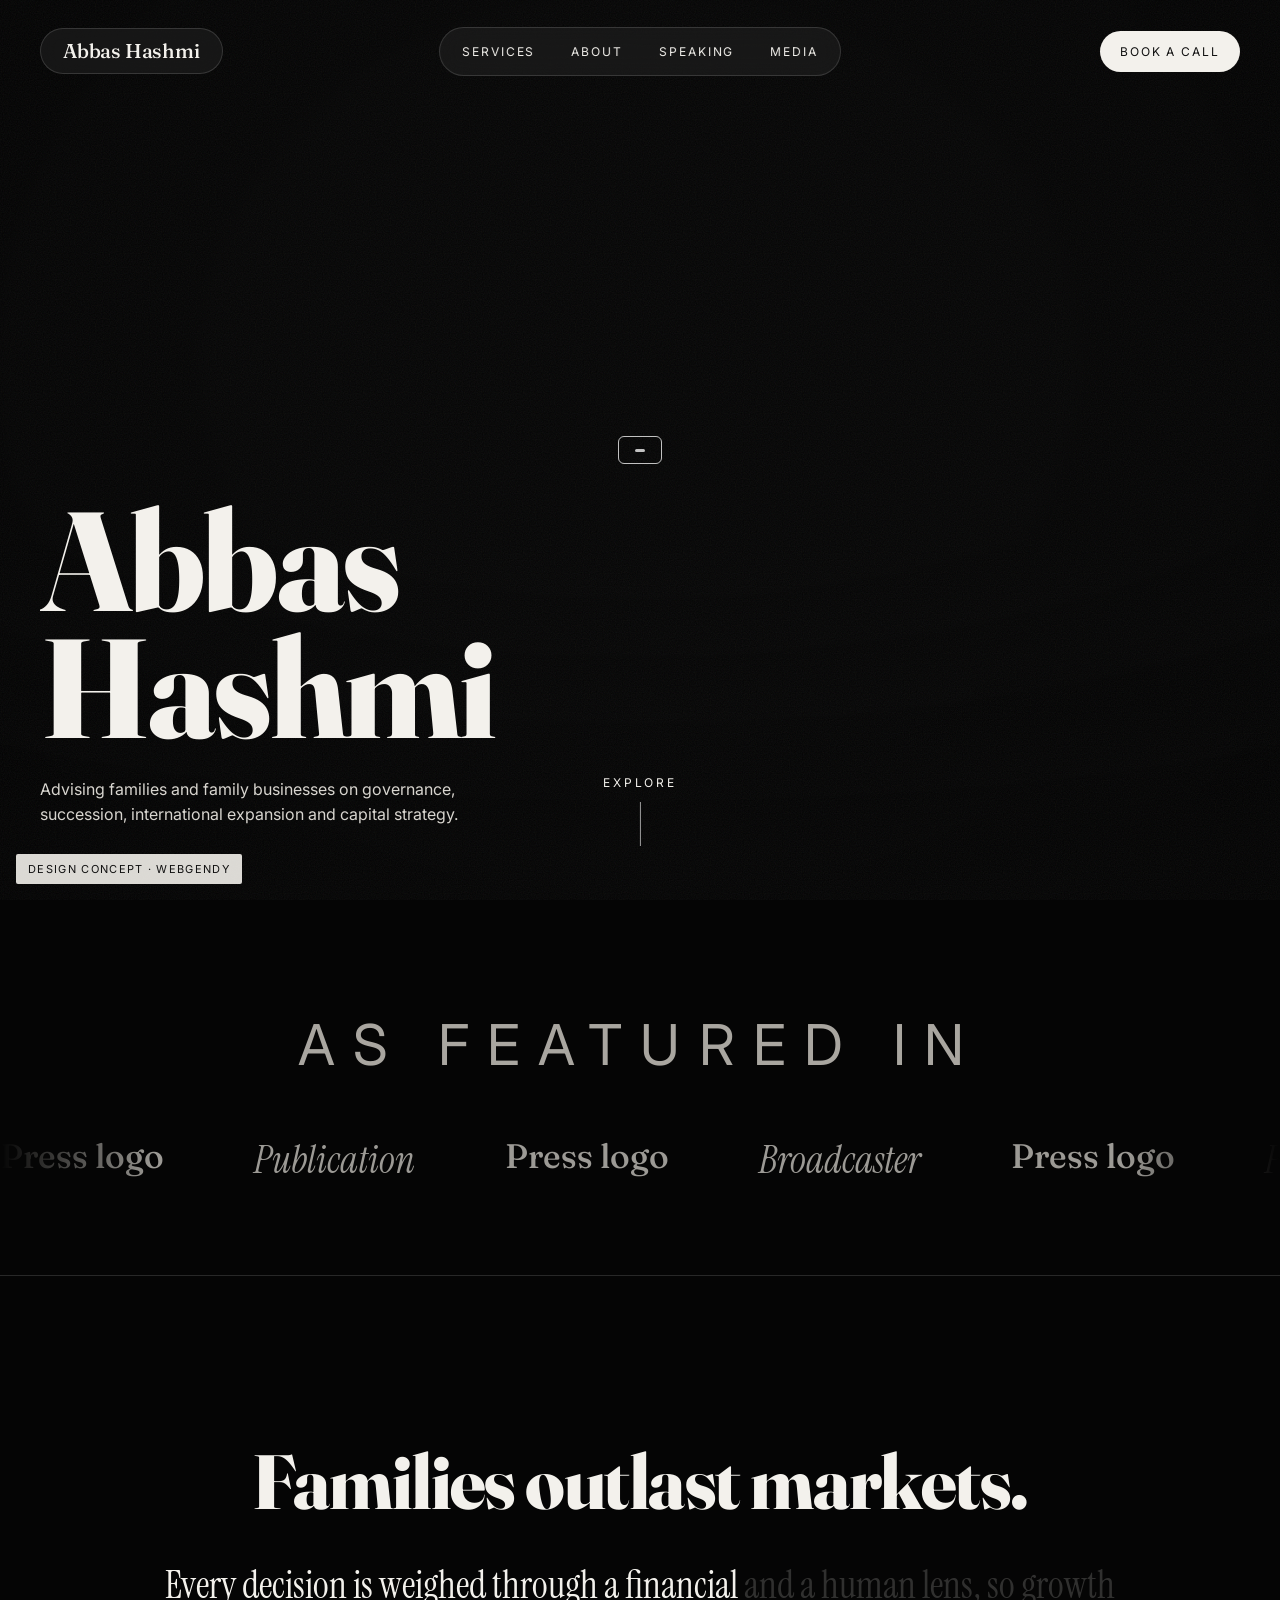
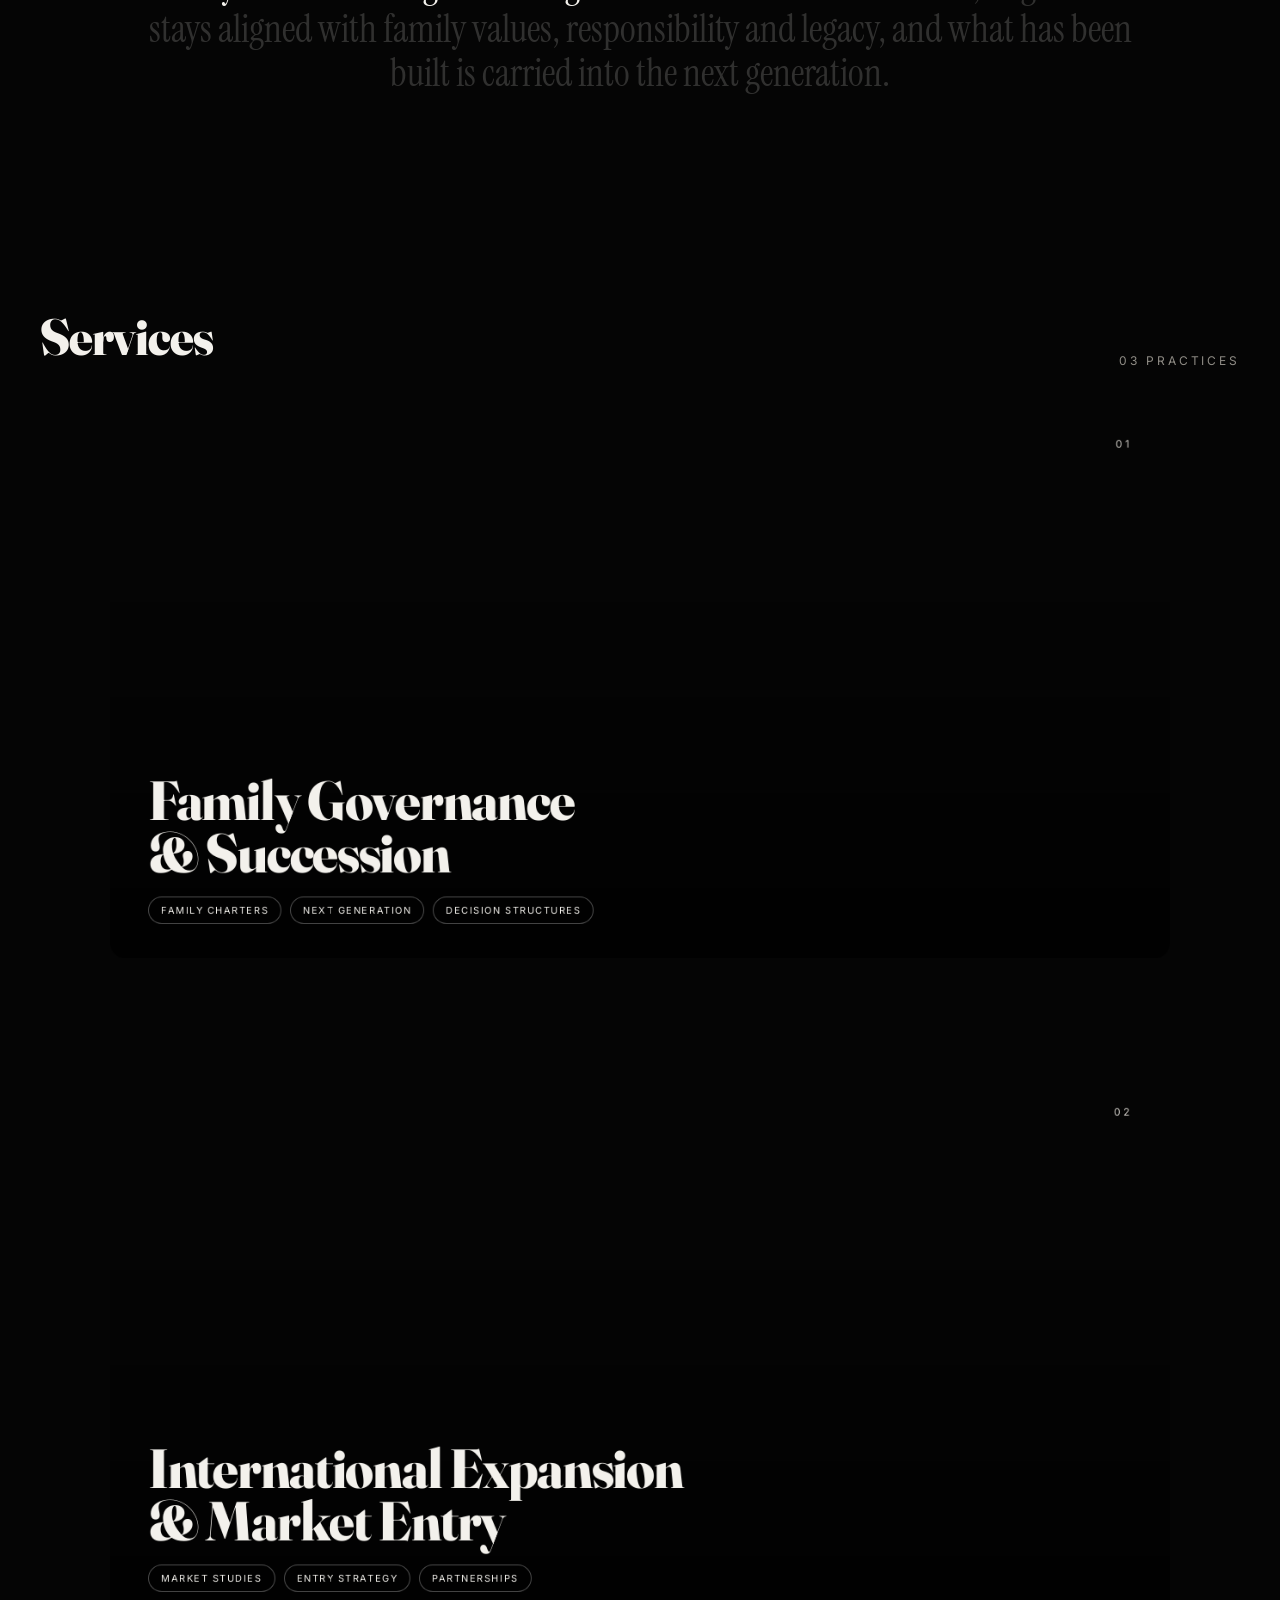
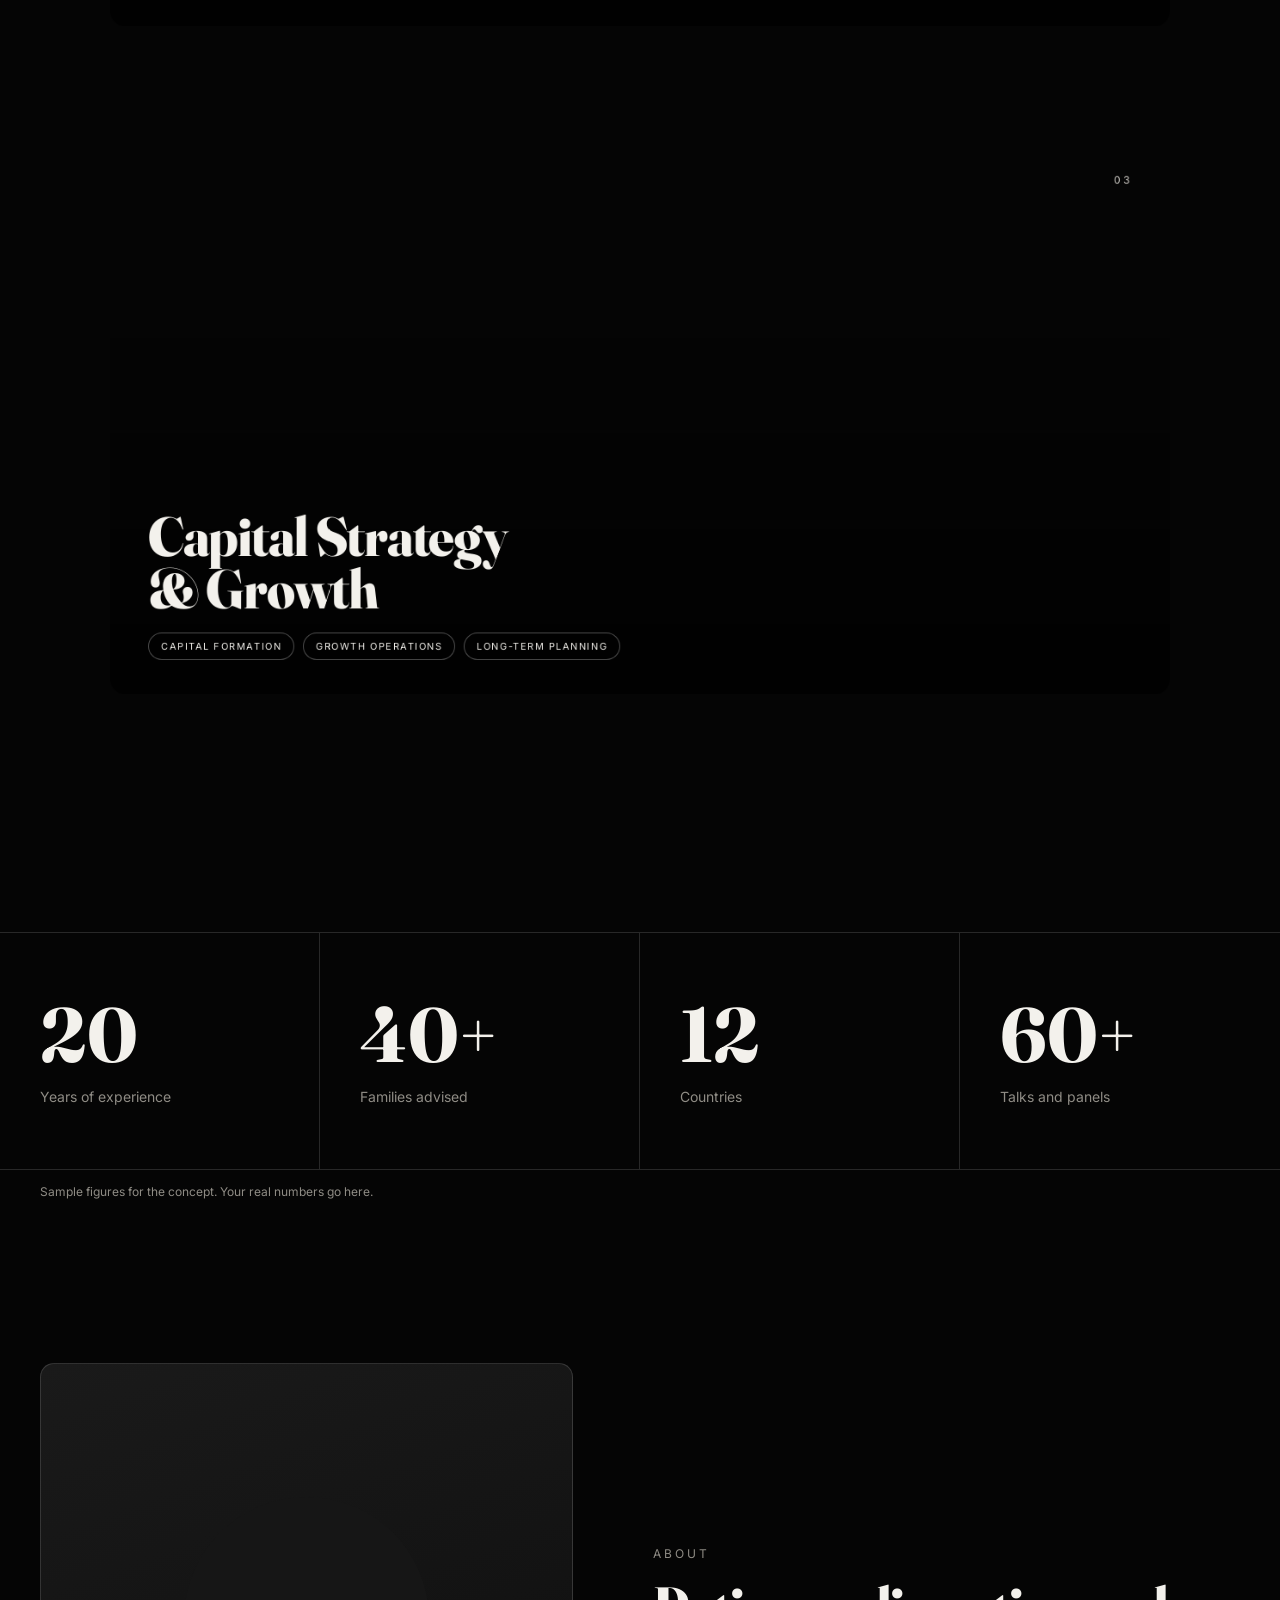
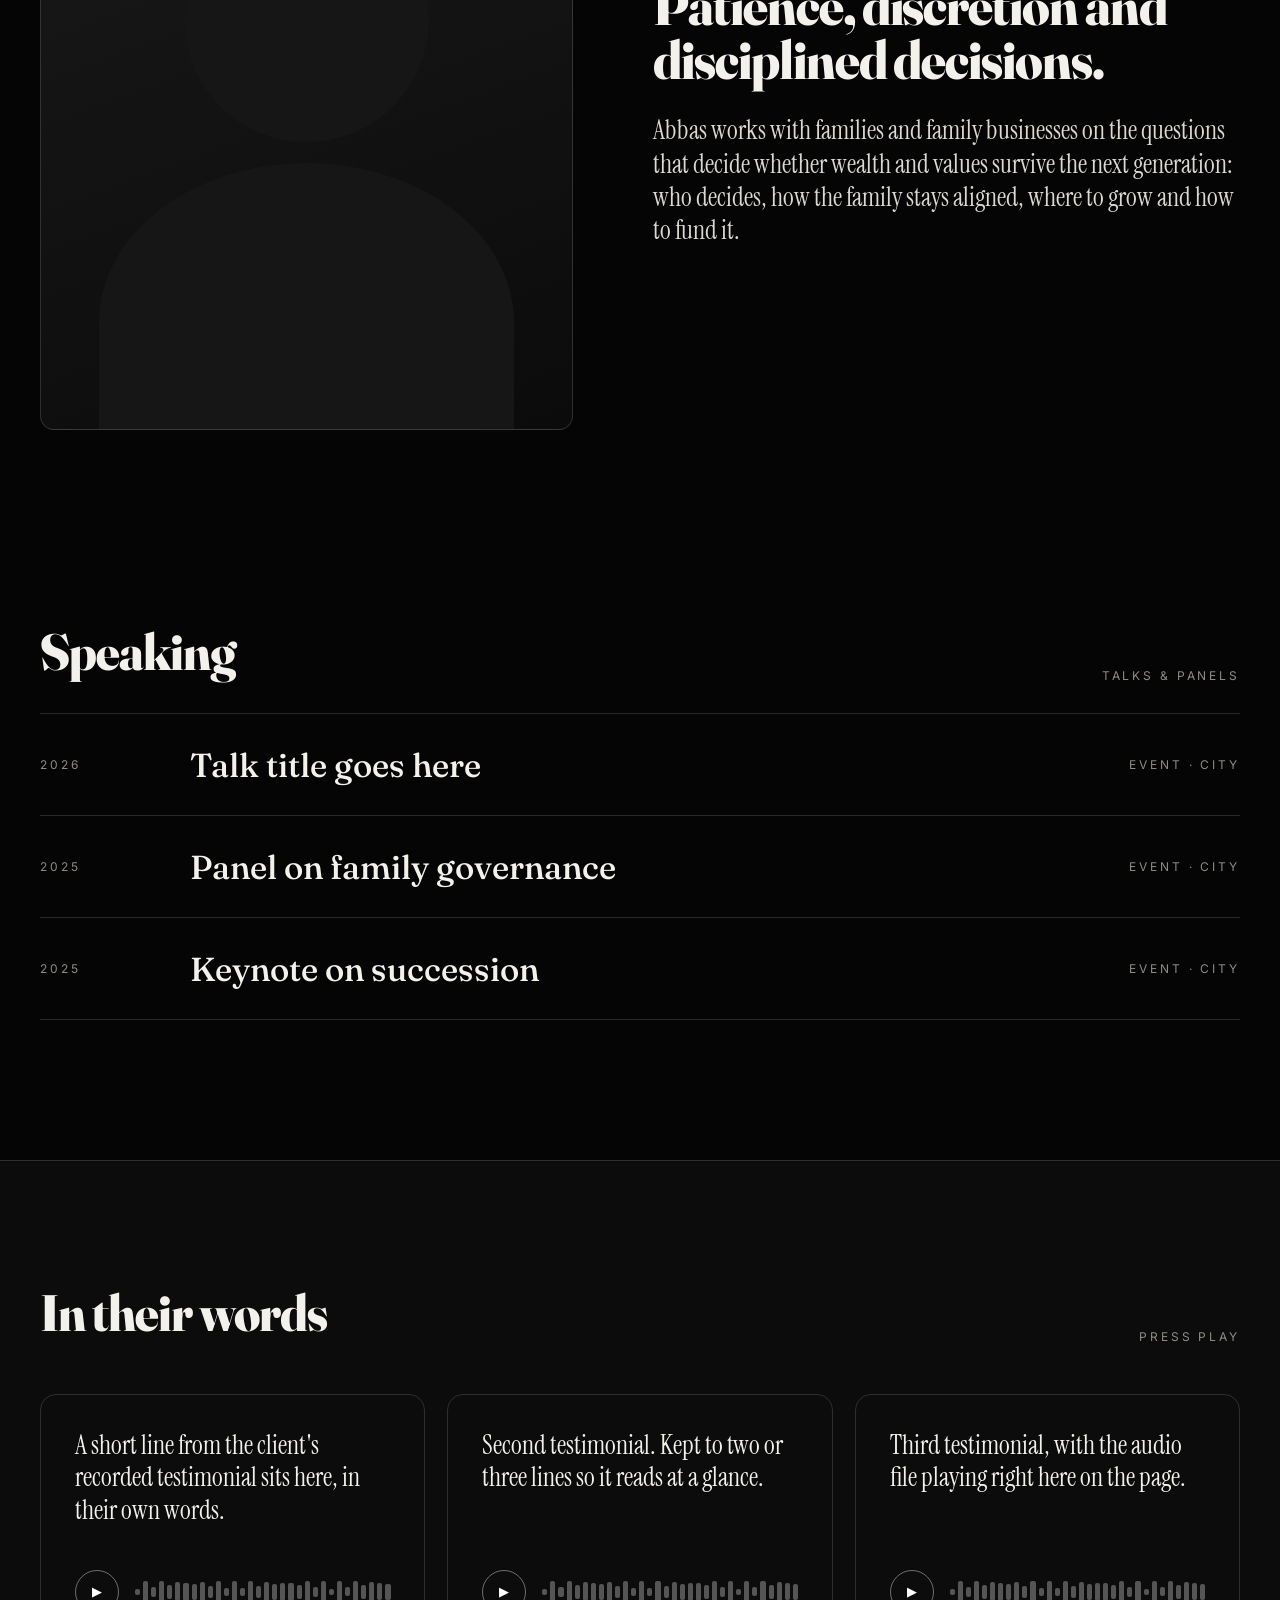
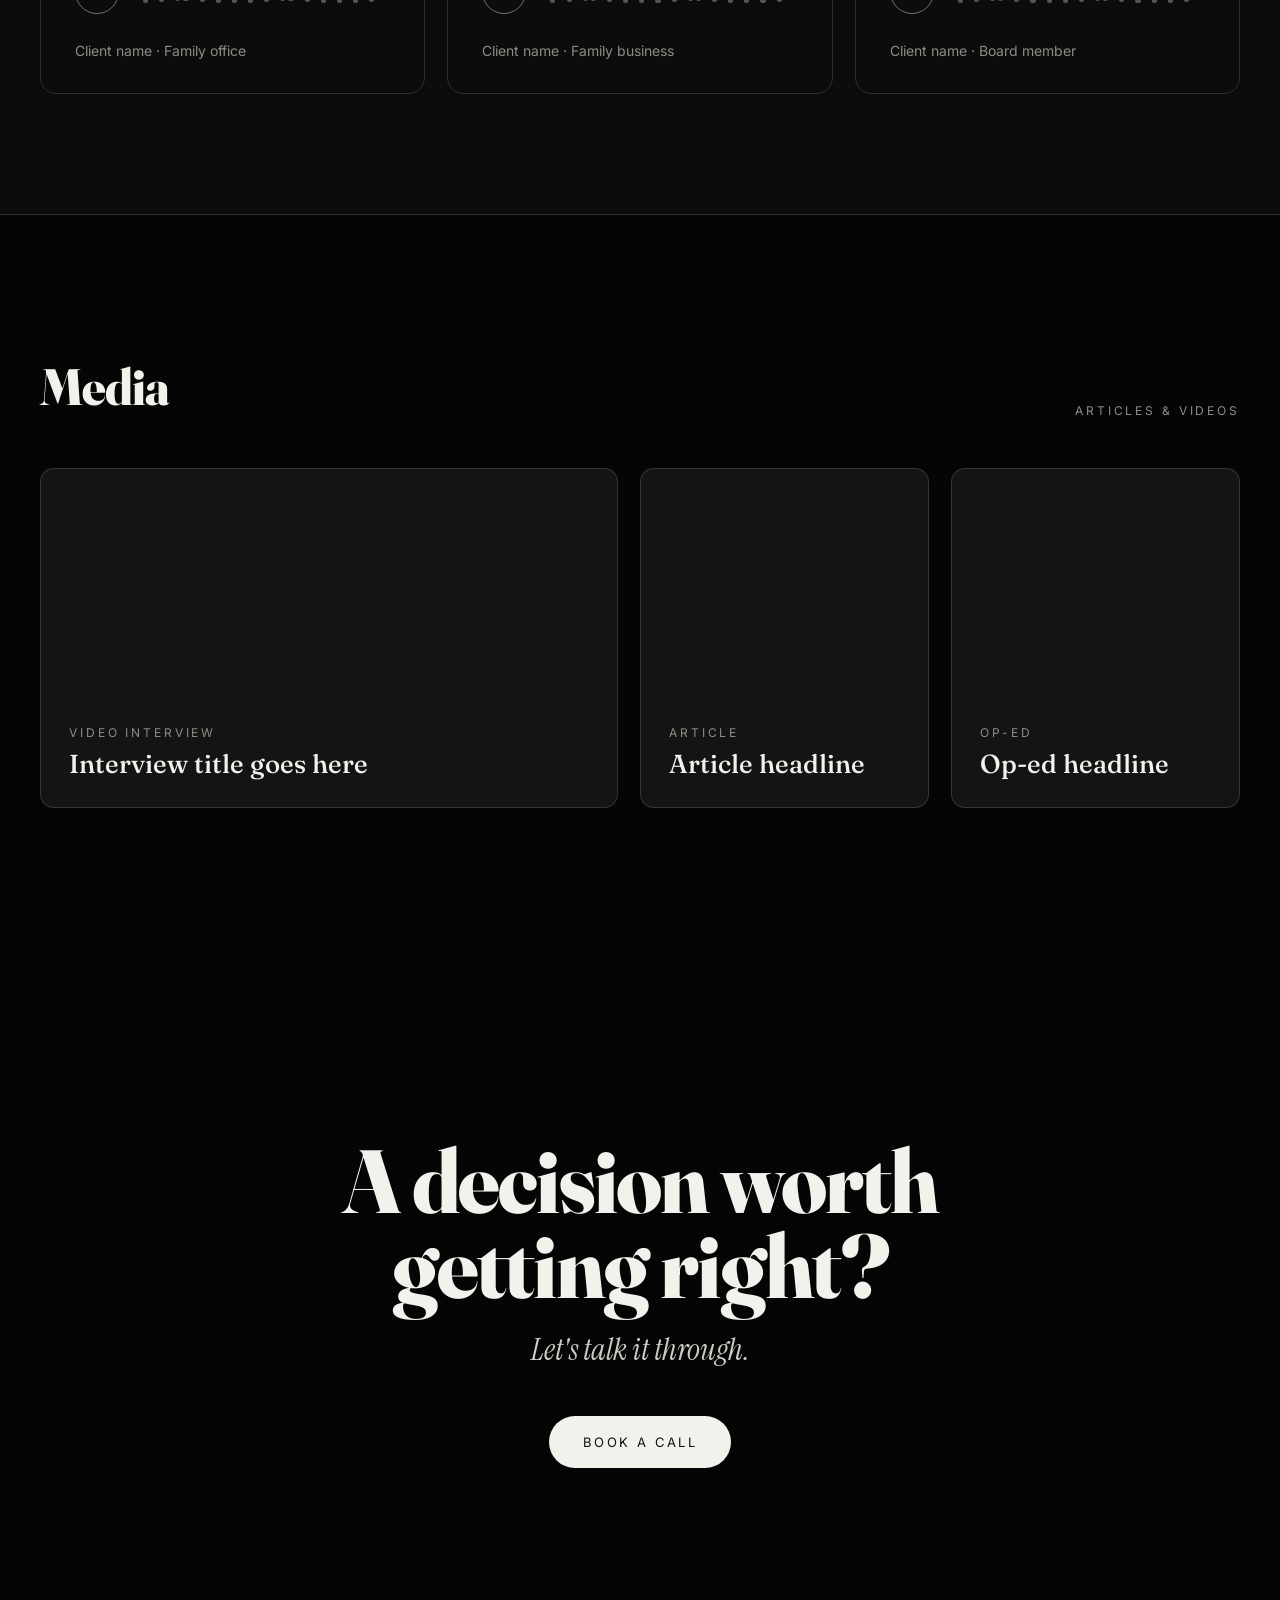
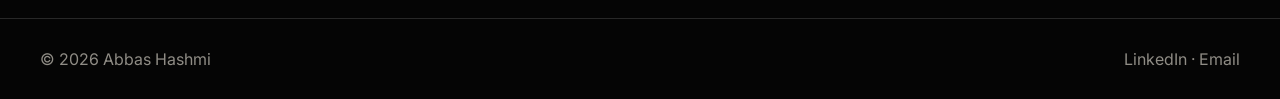
==== abbas/index.html @ a14c46d1 "Sample landing pages" ====
<!doctype html>
<html lang="en">
<head>
<meta charset="utf-8">
<meta name="viewport" content="width=device-width, initial-scale=1">
<title>Abbas Hashmi · Concept</title>
<meta name="description" content="Design concept for Abbas Hashmi: advising families and family businesses on governance, capital and growth.">
<link rel="preconnect" href="https://fonts.googleapis.com">
<link rel="preconnect" href="https://fonts.gstatic.com" crossorigin>
<link href="https://fonts.googleapis.com/css2?family=Fraunces:opsz,wght@9..144,500;9..144,700;9..144,800&family=Instrument+Serif:ital@0;1&family=Inter:wght@400;500&display=swap" rel="stylesheet">
<style>
:root{--bg:#050505;--fg:#f3f1ec;--mute:#8f8c85;--line:rgba(255,255,255,.14);--glass:rgba(40,40,40,.45);--ease-out:cubic-bezier(.19,1,.22,1);--ease-io:cubic-bezier(.645,.045,.355,1)}
*{box-sizing:border-box;margin:0;padding:0}
html{background:var(--bg)}
body{background:var(--bg);color:var(--fg);font-family:Inter,system-ui,sans-serif;-webkit-font-smoothing:antialiased;overflow-x:hidden}
a{color:inherit}
.display{font-family:Fraunces,Georgia,serif;font-weight:800;letter-spacing:-.02em;font-variation-settings:"opsz" 144}
.serif{font-family:"Instrument Serif",Georgia,serif}
.caps{font-size:12px;letter-spacing:.24em;text-transform:uppercase}

/* ===== custom cursor (desktop only) ===== */
.cur{position:fixed;left:0;top:0;z-index:100;pointer-events:none;display:none}
.cur .frame{width:44px;height:28px;margin:-14px 0 0 -22px;border:1.5px solid rgba(255,255,255,.75);border-radius:6px;display:grid;place-items:center;transition:width .35s var(--ease-out),height .35s var(--ease-out),margin .35s var(--ease-out),border-color .25s ease,background-color .25s ease}
.cur .frame::after{content:"";width:10px;height:3px;border-radius:2px;background:rgba(255,255,255,.75);transition:opacity .2s ease}
.cur .tag{position:absolute;left:22px;top:16px;white-space:nowrap;background:rgba(30,30,30,.82);backdrop-filter:blur(6px);color:#fff;font-size:10px;letter-spacing:.18em;text-transform:uppercase;padding:7px 12px;border-radius:999px;opacity:0;transform:translateY(6px) scale(.95);transition:opacity .25s var(--ease-out),transform .25s var(--ease-out)}
.cur.on-media .tag{opacity:1;transform:none}
.cur.on-link .frame{width:64px;height:40px;margin:-20px 0 0 -32px;background:rgba(255,255,255,.08)}
.cur.on-link .frame::after{opacity:0}
@media (hover:hover) and (pointer:fine){ body.has-cur, body.has-cur a, body.has-cur button{cursor:none} body.has-cur .cur{display:block} }

/* ===== nav ===== */
.top{position:fixed;inset:0 0 auto 0;z-index:50;display:flex;align-items:center;justify-content:space-between;padding:28px 40px;pointer-events:none}
.logo,.pill{pointer-events:auto;background:var(--glass);backdrop-filter:blur(14px) saturate(140%);border:1px solid var(--line)}
.logo{border-radius:999px;padding:12px 22px;font-family:Fraunces,serif;font-weight:500;font-size:20px;line-height:1;text-decoration:none;letter-spacing:-.01em}
.pill{position:absolute;left:50%;transform:translateX(-50%);border-radius:999px;display:flex;gap:4px;padding:6px}
.pill a{text-decoration:none;font-size:12px;letter-spacing:.16em;text-transform:uppercase;padding:10px 16px;border-radius:999px;transition:background-color .2s ease}
.pill a:hover{background:rgba(255,255,255,.1)}
.book{pointer-events:auto;text-decoration:none;font-size:12px;letter-spacing:.16em;text-transform:uppercase;padding:13px 20px;border-radius:999px;background:var(--fg);color:#111;transition:transform .15s ease}
.book:active{transform:scale(.97)}

/* ===== hero ===== */
.hero{position:relative;height:100svh;min-height:600px;overflow:hidden}
.hero .film{position:absolute;inset:-6%;background:url(https://images.squarespace-cdn.com/content/v1/67928883a589934d22fec997/0c87814a-5fa1-4f96-b801-4d4166c0849c/9669f859-3755-419a-95d1-4e733519ef87.jpg?format=1500w) center 35%/cover;filter:grayscale(1) contrast(1.1) brightness(.55);animation:film 26s var(--ease-io) infinite alternate;will-change:transform}
.film-video{position:absolute;inset:0;width:100%;height:100%;object-fit:cover;filter:brightness(.62) contrast(1.08) saturate(.9);opacity:0;transform:scale(1.08);transition:opacity 1.2s ease,transform 3s var(--ease-out)}
.film-video.ready{opacity:1}
body:not(.loading) .film-video{transform:none}
@keyframes film{from{transform:scale(1.05)}to{transform:scale(1.16) translate3d(-1.5%,-2%,0)}}
.hero::before{content:"";position:absolute;inset:0;z-index:1;background:radial-gradient(ellipse at 50% 40%,transparent 30%,rgba(0,0,0,.65) 100%),linear-gradient(180deg,transparent 60%,#050505 100%)}
.grain{position:absolute;inset:-50%;z-index:2;opacity:.07;background-image:url("data:image/svg+xml,%3Csvg xmlns='http://www.w3.org/2000/svg' width='160' height='160'%3E%3Cfilter id='n'%3E%3CfeTurbulence type='fractalNoise' baseFrequency='.85' numOctaves='2'/%3E%3C/filter%3E%3Crect width='100%25' height='100%25' filter='url(%23n)'/%3E%3C/svg%3E");animation:grain 1s steps(4) infinite}
@keyframes grain{0%{transform:translate(0,0)}25%{transform:translate(-3%,2%)}50%{transform:translate(2%,-3%)}75%{transform:translate(-2%,-1%)}100%{transform:translate(1%,3%)}}
.hero-copy{position:absolute;z-index:3;left:40px;right:40px;bottom:8vh;display:flex;flex-direction:column;gap:26px}
.hero-name{font-size:clamp(56px,min(11vw,22vh),190px);line-height:.9}
.hero-name .ln{display:block;overflow:hidden}
.hero-name .ln span{display:block;transform:translateY(105%);animation:up 1.3s var(--ease-out) .2s forwards}
.hero-name .ln:nth-child(2) span{animation-delay:.34s}
@keyframes up{to{transform:none}}
.hero-sub{max-width:420px;color:#d8d5cf;line-height:1.6;opacity:0;animation:fade 1s var(--ease-out) 1s forwards}
.explore{position:absolute;z-index:3;left:50%;bottom:6vh;transform:translateX(-50%);display:flex;flex-direction:column;align-items:center;gap:12px;text-decoration:none;opacity:0;animation:fade 1s var(--ease-out) 1.2s forwards}
.explore i{width:1px;height:44px;background:rgba(255,255,255,.6);transform-origin:top;animation:line 2.4s var(--ease-io) infinite}
@keyframes line{0%{transform:scaleY(0)}50%{transform:scaleY(1);transform-origin:top}51%{transform-origin:bottom}100%{transform:scaleY(0);transform-origin:bottom}}
@keyframes fade{to{opacity:1}}
.film-label{position:absolute;z-index:3;right:40px;bottom:7vh;color:var(--mute)}

/* ===== press marquee ===== */
.press{padding:110px 0 90px;text-align:center;border-bottom:1px solid var(--line)}
.press h2{font-family:Inter;font-weight:400;font-size:clamp(28px,4.4vw,62px);letter-spacing:.32em;color:#a9a6a0;margin-bottom:56px}
.marquee{overflow:hidden;mask-image:linear-gradient(90deg,transparent,#000 12%,#000 88%,transparent)}
.track{display:flex;gap:90px;width:max-content;animation:mq 32s linear infinite}
.track span{font-family:Fraunces,serif;font-weight:500;font-size:34px;color:#cfccc6;opacity:.75;white-space:nowrap}
.track span.alt{font-family:"Instrument Serif";font-style:italic;font-size:38px}
@keyframes mq{to{transform:translateX(-50%)}}

/* ===== statement with scroll-lit words ===== */
.statement{padding:170px 40px;text-align:center}
.statement h3{font-size:clamp(40px,6vw,96px);line-height:.95}
.statement p{max-width:1000px;margin:44px auto 0;font-family:"Instrument Serif";font-size:clamp(26px,3vw,44px);line-height:1.15}
.statement p .w{opacity:.18;transition:opacity .35s ease}
.statement p .w.lit{opacity:1}

/* ===== services: cards grow as they scroll in ===== */
.services{padding:40px 0 120px}
.sec-head{display:flex;justify-content:space-between;align-items:end;padding:0 40px 40px}
.sec-head h4{font-size:clamp(34px,4vw,60px)}
.card{position:relative;margin:0 auto 28px;width:min(1320px,calc(100% - 48px));height:min(78vh,640px);border-radius:18px;overflow:hidden;transform:scale(.86);transform-origin:center top;will-change:transform}
.card .img{position:absolute;inset:0;background-size:cover;background-position:center;filter:grayscale(1) brightness(.6)}
.card::after{content:"";position:absolute;inset:0;background:linear-gradient(180deg,transparent 35%,rgba(0,0,0,.75))}
.card .body{position:absolute;z-index:1;left:44px;right:44px;bottom:40px}
.card h5{font-size:clamp(38px,5vw,76px);line-height:.95}
.tags{display:flex;gap:10px;flex-wrap:wrap;margin-top:20px}
.tags span{font-size:11px;letter-spacing:.14em;text-transform:uppercase;padding:8px 14px;border:1px solid rgba(255,255,255,.3);border-radius:999px;background:rgba(0,0,0,.25)}
.card .num{position:absolute;z-index:1;top:34px;right:44px;color:#cfccc6}

/* ===== numbers ===== */
.numbers{display:grid;grid-template-columns:repeat(4,1fr);border-top:1px solid var(--line);border-bottom:1px solid var(--line)}
.stat{padding:64px 40px;border-right:1px solid var(--line)}
.stat:last-child{border-right:0}
.stat b{display:block;font-family:Fraunces,serif;font-weight:700;font-size:clamp(48px,6vw,92px);line-height:1}
.stat span{display:block;margin-top:14px;color:var(--mute);font-size:14px}
.note{padding:14px 40px;color:var(--mute);font-size:12px}

/* ===== about ===== */
.about{display:grid;grid-template-columns:1fr 1.1fr;gap:80px;padding:150px 40px;align-items:center;max-width:1400px;margin:0 auto}
.portrait{aspect-ratio:4/5;border-radius:14px;background:linear-gradient(160deg,#1a1a1a,#0b0b0b);border:1px solid var(--line);display:grid;place-items:center;color:var(--mute);overflow:hidden;position:relative}
.portrait::before{content:"";position:absolute;width:46%;aspect-ratio:1;border-radius:50%;background:#161616;top:20%}
.portrait::after{content:"";position:absolute;width:78%;aspect-ratio:1.3;border-radius:50% 50% 0 0;background:#161616;bottom:-8%}
.portrait em{position:absolute;bottom:22px;font-style:normal}
.about h4{font-size:clamp(36px,4.2vw,64px);line-height:1}
.about p{margin-top:28px;font-family:"Instrument Serif";font-size:clamp(22px,2vw,30px);line-height:1.3;color:#dcd9d3}

/* ===== speaking ===== */
.speaking{padding:40px 40px 140px;max-width:1400px;margin:0 auto}
.row{display:grid;grid-template-columns:120px 1fr auto;gap:30px;align-items:center;padding:30px 0;border-top:1px solid var(--line);text-decoration:none;transition:padding-left .4s var(--ease-out)}
.row:last-child{border-bottom:1px solid var(--line)}
.row .t{font-family:Fraunces,serif;font-weight:500;font-size:clamp(24px,2.6vw,40px)}
.row .y{color:var(--mute)}
@media (hover:hover){.row:hover{padding-left:18px}}

/* ===== testimonials with audio ===== */
.voices{padding:120px 40px;background:#0c0c0c;border-top:1px solid var(--line);border-bottom:1px solid var(--line)}
.vgrid{display:grid;grid-template-columns:repeat(3,1fr);gap:22px;max-width:1400px;margin:50px auto 0}
.voice{border:1px solid var(--line);border-radius:16px;padding:34px;display:flex;flex-direction:column;gap:28px;min-height:300px}
.voice q{font-family:"Instrument Serif";font-size:26px;line-height:1.25;quotes:none}
.player{margin-top:auto;display:flex;align-items:center;gap:16px}
.play{width:44px;height:44px;border-radius:50%;border:1px solid rgba(255,255,255,.4);background:transparent;color:#fff;display:grid;place-items:center;font-size:13px;transition:background-color .2s ease,transform .15s ease}
.play:active{transform:scale(.94)}
.voice.playing .play{background:#fff;color:#111}
.wave{flex:1;display:flex;align-items:center;gap:3px;height:28px}
.wave i{flex:1;background:rgba(255,255,255,.3);border-radius:2px;height:20%;transition:background-color .2s ease}
.voice.playing .wave i{background:#fff;animation:bar .9s var(--ease-io) infinite alternate}
@keyframes bar{from{transform:scaleY(.4)}to{transform:scaleY(1.6)}}
.who{color:var(--mute);font-size:14px}

/* ===== media ===== */
.media{padding:140px 40px;max-width:1400px;margin:0 auto}
.mgrid{display:grid;grid-template-columns:2fr 1fr 1fr;gap:22px;margin-top:50px}
.m{position:relative;border-radius:14px;overflow:hidden;min-height:340px;background:#141414;border:1px solid var(--line);display:flex;flex-direction:column;justify-content:flex-end;padding:28px;text-decoration:none}
.m .ph{position:absolute;inset:0;background-size:cover;background-position:center;filter:grayscale(1) brightness(.45);transition:transform .9s var(--ease-out)}
@media (hover:hover){.m:hover .ph{transform:scale(1.05)}}
.m > *:not(.ph){position:relative}
.m .k{color:var(--mute)}
.m h6{margin-top:10px;font-family:Fraunces,serif;font-weight:500;font-size:26px;line-height:1.1}

/* ===== cta ===== */
.cta{padding:190px 40px 150px;text-align:center}
.cta h3{font-size:clamp(44px,7vw,120px);line-height:.95}
.cta p{margin-top:22px;font-family:"Instrument Serif";font-style:italic;font-size:clamp(24px,2.4vw,36px);color:#cfccc6}
.cta a{display:inline-block;margin-top:46px;padding:18px 34px;border-radius:999px;background:var(--fg);color:#111;text-decoration:none;font-size:13px;letter-spacing:.18em;text-transform:uppercase;transition:transform .15s ease}
.cta a:active{transform:scale(.97)}
footer{display:flex;justify-content:space-between;padding:30px 40px;border-top:1px solid var(--line);color:var(--mute)}

/* reveals */
.rv{opacity:0;transform:translateY(28px);transition:opacity 1s var(--ease-out),transform 1s var(--ease-out)}
.rv.in{opacity:1;transform:none}
/* opening loader: counter, name, progress line, then the black curtain slides up */
#loader{position:fixed;inset:0;z-index:999;background:#050505;color:var(--fg);transition:transform 1.05s cubic-bezier(.77,0,.175,1)}
#loader .count{position:absolute;right:40px;bottom:54px;font-family:Fraunces,serif;font-weight:800;font-size:clamp(90px,16vw,240px);line-height:.8;font-variant-numeric:tabular-nums;letter-spacing:-.03em}
#loader .name{position:absolute;left:40px;bottom:62px;overflow:hidden}
#loader .name span{display:block;transform:translateY(110%);animation:up .9s var(--ease-out) .2s forwards}
#loader .bar{position:absolute;left:40px;right:40px;bottom:32px;height:1px;background:var(--line)}
#loader .bar i{display:block;height:100%;background:var(--fg);transform:scaleX(0);transform-origin:left}
#loader .frame{position:absolute;left:50%;top:50%;width:44px;height:28px;margin:-14px 0 0 -22px;border:1.5px solid rgba(255,255,255,.75);border-radius:6px;display:grid;place-items:center;animation:blink 1.1s ease-in-out infinite alternate}
#loader .frame::after{content:"";width:10px;height:3px;border-radius:2px;background:rgba(255,255,255,.75)}
@keyframes blink{from{opacity:.35}to{opacity:1}}
#loader.done{transform:translateY(-100%)}
body.loading .hero .film,body.loading .hero-name .ln span,body.loading .hero-sub,body.loading .explore{animation-play-state:paused}
body.loading{overflow:hidden}
@media (max-width:900px){#loader .count{right:20px;bottom:60px}#loader .name{left:20px;bottom:66px}#loader .bar{left:20px;right:20px}}

.concept-tag{position:fixed;left:16px;bottom:16px;z-index:60;background:rgba(243,241,236,.9);color:#111;font-size:11px;letter-spacing:.12em;text-transform:uppercase;padding:8px 12px;border-radius:2px}

@media (max-width:900px){
  .top{padding:16px}.pill{display:none}.logo{font-size:17px;padding:10px 16px}.book{padding:11px 16px;font-size:11px}
  .hero-copy{left:20px;right:20px;bottom:10vh}.explore,.film-label{display:none}
  .statement{padding:110px 22px}.sec-head{padding:0 22px 30px}
  .card{width:calc(100% - 24px);height:62vh;border-radius:14px}.card .body{left:22px;right:22px;bottom:26px}.card .num{right:22px;top:22px}
  .numbers{grid-template-columns:1fr 1fr}.stat{padding:40px 22px}.stat:nth-child(2){border-right:0}.stat:nth-child(-n+2){border-bottom:1px solid var(--line)}
  .note{padding:12px 22px}
  .about{grid-template-columns:1fr;gap:40px;padding:100px 22px}
  .speaking{padding:20px 22px 100px}.row{grid-template-columns:70px 1fr;gap:16px}.row .caps{display:none}
  .voices{padding:90px 22px}.vgrid{grid-template-columns:1fr}
  .media{padding:100px 22px}.mgrid{grid-template-columns:1fr}
  .cta{padding:130px 22px 110px}footer{flex-direction:column;gap:8px;padding:24px 22px}
}
@media (prefers-reduced-motion:reduce){
  .hero .film,.grain,.track,.explore i{animation:none}
  .hero-name .ln span{animation:none;transform:none}.hero-sub,.explore{animation:none;opacity:1}
  .rv{transition:none;opacity:1;transform:none}
  .card{transform:none}
  .statement p .w{opacity:1;transition:none}
  .voice.playing .wave i{animation:none}
  #loader{display:none}
}
</style>
</head>
<body class="loading">
<div id="loader" aria-hidden="true"><div class="frame"></div><div class="name caps"><span>Abbas Hashmi</span></div><div class="count" id="ldCount">0</div><div class="bar"><i id="ldBar"></i></div></div>
<div class="cur" id="cur"><div class="frame"></div><div class="tag" id="curTag">▶ Click to watch</div></div>

<div class="top">
  <a class="logo" href="#top" data-link>Abbas Hashmi</a>
  <nav class="pill"><a href="#services" data-link>Services</a><a href="#about" data-link>About</a><a href="#speaking" data-link>Speaking</a><a href="#media" data-link>Media</a></nav>
  <a class="book" href="#book" data-link>Book a call</a>
</div>

<section class="hero" id="top" data-media="▶ Click to watch">
  <div class="film"></div><video class="film-video" id="heroVideo" muted loop playsinline preload="auto"><source src="../video/abbas-hero.mp4" type="video/mp4"></video><div class="grain"></div>
  <div class="hero-copy">
    <h1 class="hero-name display"><span class="ln"><span>Abbas</span></span><span class="ln"><span>Hashmi</span></span></h1>
    <p class="hero-sub">Advising families and family businesses on governance, succession, international expansion and capital strategy.</p>
  </div>
  <a class="explore caps" href="#statement" data-link>Explore<i></i></a>
</section>

<section class="press" aria-label="Press">
  <h2>AS FEATURED IN</h2>
  <div class="marquee"><div class="track" id="track">
    <span>Press logo</span><span class="alt">Publication</span><span>Press logo</span><span class="alt">Broadcaster</span><span>Press logo</span><span class="alt">Publication</span><span>Press logo</span><span class="alt">Broadcaster</span>
  </div></div>
</section>

<section class="statement" id="statement">
  <h3 class="display rv">Families outlast markets.</h3>
  <p id="lit">Every decision is weighed through a financial and a human lens, so growth stays aligned with family values, responsibility and legacy, and what has been built is carried into the next generation.</p>
</section>

<section class="services" id="services">
  <div class="sec-head"><h4 class="display rv">Services</h4><span class="caps rv" style="color:var(--mute)">03 practices</span></div>
  <article class="card" data-grow><div class="img" style="background-image:url(https://images.squarespace-cdn.com/content/v1/67928883a589934d22fec997/353bacfc-aa1c-4662-9a04-c0e0454b34e2/barnabas-piper-Cp8A9ankh18-unsplash.jpg?format=1500w)"></div><span class="num caps">01</span>
    <div class="body"><h5 class="display">Family Governance<br>&amp; Succession</h5><div class="tags"><span>Family charters</span><span>Next generation</span><span>Decision structures</span></div></div></article>
  <article class="card" data-grow><div class="img" style="background-image:url(https://images.squarespace-cdn.com/content/v1/67928883a589934d22fec997/0c87814a-5fa1-4f96-b801-4d4166c0849c/9669f859-3755-419a-95d1-4e733519ef87.jpg?format=1500w);background-position:center 30%"></div><span class="num caps">02</span>
    <div class="body"><h5 class="display">International Expansion<br>&amp; Market Entry</h5><div class="tags"><span>Market studies</span><span>Entry strategy</span><span>Partnerships</span></div></div></article>
  <article class="card" data-grow><div class="img" style="background-image:url(https://images.squarespace-cdn.com/content/v1/67928883a589934d22fec997/353bacfc-aa1c-4662-9a04-c0e0454b34e2/barnabas-piper-Cp8A9ankh18-unsplash.jpg?format=1500w);background-position:center 80%"></div><span class="num caps">03</span>
    <div class="body"><h5 class="display">Capital Strategy<br>&amp; Growth</h5><div class="tags"><span>Capital formation</span><span>Growth operations</span><span>Long-term planning</span></div></div></article>
</section>

<section aria-label="Numbers">
  <div class="numbers">
    <div class="stat"><b data-count="20">0</b><span>Years of experience</span></div>
    <div class="stat"><b data-count="40" data-suffix="+">0</b><span>Families advised</span></div>
    <div class="stat"><b data-count="12">0</b><span>Countries</span></div>
    <div class="stat"><b data-count="60" data-suffix="+">0</b><span>Talks and panels</span></div>
  </div>
  <div class="note">Sample figures for the concept. Your real numbers go here.</div>
</section>

<section class="about" id="about">
  <div class="portrait rv"><em class="caps">Your portrait</em></div>
  <div>
    <div class="caps rv" style="color:var(--mute)">About</div>
    <h4 class="display rv" style="margin-top:18px">Patience, discretion and disciplined decisions.</h4>
    <p class="rv">Abbas works with families and family businesses on the questions that decide whether wealth and values survive the next generation: who decides, how the family stays aligned, where to grow and how to fund it.</p>
  </div>
</section>

<section class="speaking" id="speaking">
  <div class="sec-head" style="padding:0 0 30px"><h4 class="display rv">Speaking</h4><span class="caps rv" style="color:var(--mute)">Talks &amp; panels</span></div>
  <a class="row" href="#" data-link><span class="y caps">2026</span><span class="t">Talk title goes here</span><span class="caps" style="color:var(--mute)">Event · City</span></a>
  <a class="row" href="#" data-link><span class="y caps">2025</span><span class="t">Panel on family governance</span><span class="caps" style="color:var(--mute)">Event · City</span></a>
  <a class="row" href="#" data-link><span class="y caps">2025</span><span class="t">Keynote on succession</span><span class="caps" style="color:var(--mute)">Event · City</span></a>
</section>

<section class="voices">
  <div class="sec-head" style="padding:0;max-width:1400px;margin:0 auto"><h4 class="display rv">In their words</h4><span class="caps rv" style="color:var(--mute)">Press play</span></div>
  <div class="vgrid">
    <div class="voice rv" data-media="▶ Listen"><q>A short line from the client's recorded testimonial sits here, in their own words.</q><div class="player"><button class="play" aria-label="Play testimonial">▶</button><div class="wave"></div></div><div class="who">Client name · Family office</div></div>
    <div class="voice rv" data-media="▶ Listen"><q>Second testimonial. Kept to two or three lines so it reads at a glance.</q><div class="player"><button class="play" aria-label="Play testimonial">▶</button><div class="wave"></div></div><div class="who">Client name · Family business</div></div>
    <div class="voice rv" data-media="▶ Listen"><q>Third testimonial, with the audio file playing right here on the page.</q><div class="player"><button class="play" aria-label="Play testimonial">▶</button><div class="wave"></div></div><div class="who">Client name · Board member</div></div>
  </div>
</section>

<section class="media" id="media">
  <div class="sec-head" style="padding:0"><h4 class="display rv">Media</h4><span class="caps rv" style="color:var(--mute)">Articles &amp; videos</span></div>
  <div class="mgrid">
    <a class="m rv" href="#" data-media="▶ Click to watch"><div class="ph" style="background-image:url(https://images.squarespace-cdn.com/content/v1/67928883a589934d22fec997/0c87814a-5fa1-4f96-b801-4d4166c0849c/9669f859-3755-419a-95d1-4e733519ef87.jpg?format=1500w)"></div><span class="k caps">Video interview</span><h6>Interview title goes here</h6></a>
    <a class="m rv" href="#" data-media="Read ↗"><div class="ph" style="background-image:url(https://images.squarespace-cdn.com/content/v1/67928883a589934d22fec997/353bacfc-aa1c-4662-9a04-c0e0454b34e2/barnabas-piper-Cp8A9ankh18-unsplash.jpg?format=1500w)"></div><span class="k caps">Article</span><h6>Article headline</h6></a>
    <a class="m rv" href="#" data-media="Read ↗"><span class="k caps">Op-ed</span><h6>Op-ed headline</h6></a>
  </div>
</section>

<section class="cta" id="book">
  <h3 class="display rv">A decision worth<br>getting right?</h3>
  <p class="rv">Let's talk it through.</p>
  <a class="rv" href="#" data-link>Book a call</a>
</section>

<footer><span>© 2026 Abbas Hashmi</span><span>LinkedIn · Email</span></footer>
<div class="concept-tag">Design concept · webgendy</div>

<script>
(()=>{
  const reduce = matchMedia('(prefers-reduced-motion: reduce)').matches;
  const fine = matchMedia('(hover: hover) and (pointer: fine)').matches;

  // loader: count 0 to 100 (eased), hold until the hero image is ready, then slide the curtain up
  const loader=document.getElementById('loader'), cnt=document.getElementById('ldCount'), bar=document.getElementById('ldBar');
  const vid=document.getElementById('heroVideo');
  vid.addEventListener('playing',()=>vid.classList.add('ready'));
  const finish=()=>{ if(loader.classList.contains('done')) return; cnt.textContent='100'; bar.style.transform='scaleX(1)'; loader.classList.add('done'); document.body.classList.remove('loading'); setTimeout(()=>loader.remove(),1150); if(!reduce){ const p=vid.play(); if(p&&p.catch) p.catch(()=>{}); } };
  if(reduce){ finish(); } else {
    let ready=false; vid.addEventListener('canplay',()=>ready=true,{once:true}); vid.addEventListener('error',()=>ready=true,{once:true});
    const img=new Image(); img.onerror=()=>ready=true; img.onload=()=>setTimeout(()=>ready=true,900);
    img.src='https://images.squarespace-cdn.com/content/v1/67928883a589934d22fec997/0c87814a-5fa1-4f96-b801-4d4166c0849c/9669f859-3755-419a-95d1-4e733519ef87.jpg?format=1500w';
    const t0=performance.now(), d=2000;
    const tick=t=>{ let p=Math.min(1,(t-t0)/d); if(!ready && p>0.9 && t-t0<3200) p=0.9; const k=1-Math.pow(1-p,3);
      cnt.textContent=Math.round(k*100); bar.style.transform=`scaleX(${k.toFixed(3)})`;
      if(p<1) requestAnimationFrame(tick); else setTimeout(finish,250); };
    requestAnimationFrame(tick);
    setTimeout(finish,3800);
  }

  // marquee: duplicate content for a seamless loop
  const track=document.getElementById('track'); track.innerHTML += track.innerHTML;

  // waveform bars
  document.querySelectorAll('.wave').forEach(w=>{ for(let i=0;i<32;i++){ const b=document.createElement('i'); b.style.height=(20+Math.abs(Math.sin(i*1.7))*60)+'%'; b.style.animationDelay=(i%7)*0.08+'s'; w.appendChild(b);} });
  document.querySelectorAll('.voice').forEach(v=>v.querySelector('.play').addEventListener('click',()=>{
    const on=!v.classList.contains('playing');
    document.querySelectorAll('.voice.playing').forEach(o=>{o.classList.remove('playing');o.querySelector('.play').textContent='▶';});
    if(on){v.classList.add('playing');v.querySelector('.play').textContent='❚❚';}
  }));

  // custom cursor: frame trails the pointer, tag appears over media
  if(fine && !reduce){
    document.body.classList.add('has-cur');
    const cur=document.getElementById('cur'), tag=document.getElementById('curTag');
    let x=innerWidth/2,y=innerHeight/2,cx=x,cy=y;
    addEventListener('pointermove',e=>{x=e.clientX;y=e.clientY;},{passive:true});
    const loop=()=>{ cx+=(x-cx)*0.18; cy+=(y-cy)*0.18; cur.style.transform=`translate3d(${cx}px,${cy}px,0)`; requestAnimationFrame(loop); }; loop();
    document.addEventListener('pointerover',e=>{
      const m=e.target.closest('[data-media]'), l=e.target.closest('[data-link],button');
      cur.classList.toggle('on-link',!!l);
      if(m && !l){ tag.textContent=m.dataset.media; cur.classList.add('on-media'); } else cur.classList.remove('on-media');
    });
  }

  // reveals
  const io=new IntersectionObserver(es=>es.forEach(e=>{ if(e.isIntersecting){ e.target.classList.add('in'); io.unobserve(e.target);} }),{threshold:.2});
  document.querySelectorAll('.rv').forEach(el=>io.observe(el));

  // count-up numbers
  const cio=new IntersectionObserver(es=>es.forEach(e=>{
    if(!e.isIntersecting) return; cio.unobserve(e.target);
    const el=e.target,to=+el.dataset.count,suf=el.dataset.suffix||'';
    if(reduce){el.textContent=to+suf;return;}
    const t0=performance.now(),d=1400;
    const step=t=>{const p=Math.min(1,(t-t0)/d),k=1-Math.pow(1-p,4); el.textContent=Math.round(to*k)+(p===1?suf:''); if(p<1)requestAnimationFrame(step);};
    requestAnimationFrame(step);
  }),{threshold:.6});
  document.querySelectorAll('[data-count]').forEach(el=>cio.observe(el));

  // statement: words light up as you scroll
  const p=document.getElementById('lit');
  p.innerHTML=p.textContent.split(' ').map(w=>`<span class="w">${w}</span>`).join(' ');
  const words=[...p.querySelectorAll('.w')];
  const cards=[...document.querySelectorAll('[data-grow]')];
  let ticking=false;
  const onScroll=()=>{
    if(!reduce){
      const r=p.getBoundingClientRect(); const prog=Math.min(1,Math.max(0,(innerHeight*0.85-r.top)/(r.height+innerHeight*0.35)));
      const n=Math.round(prog*words.length); words.forEach((w,i)=>w.classList.toggle('lit',i<n));
      cards.forEach(c=>{ const b=c.getBoundingClientRect(); const q=Math.min(1,Math.max(0,(innerHeight-b.top)/(innerHeight*0.75))); c.style.transform=`scale(${(0.86+0.14*q).toFixed(4)})`; });
    }
    ticking=false;
  };
  addEventListener('scroll',()=>{ if(!ticking){requestAnimationFrame(onScroll);ticking=true;} },{passive:true});
  onScroll();
})();
</script>
</body>
</html>
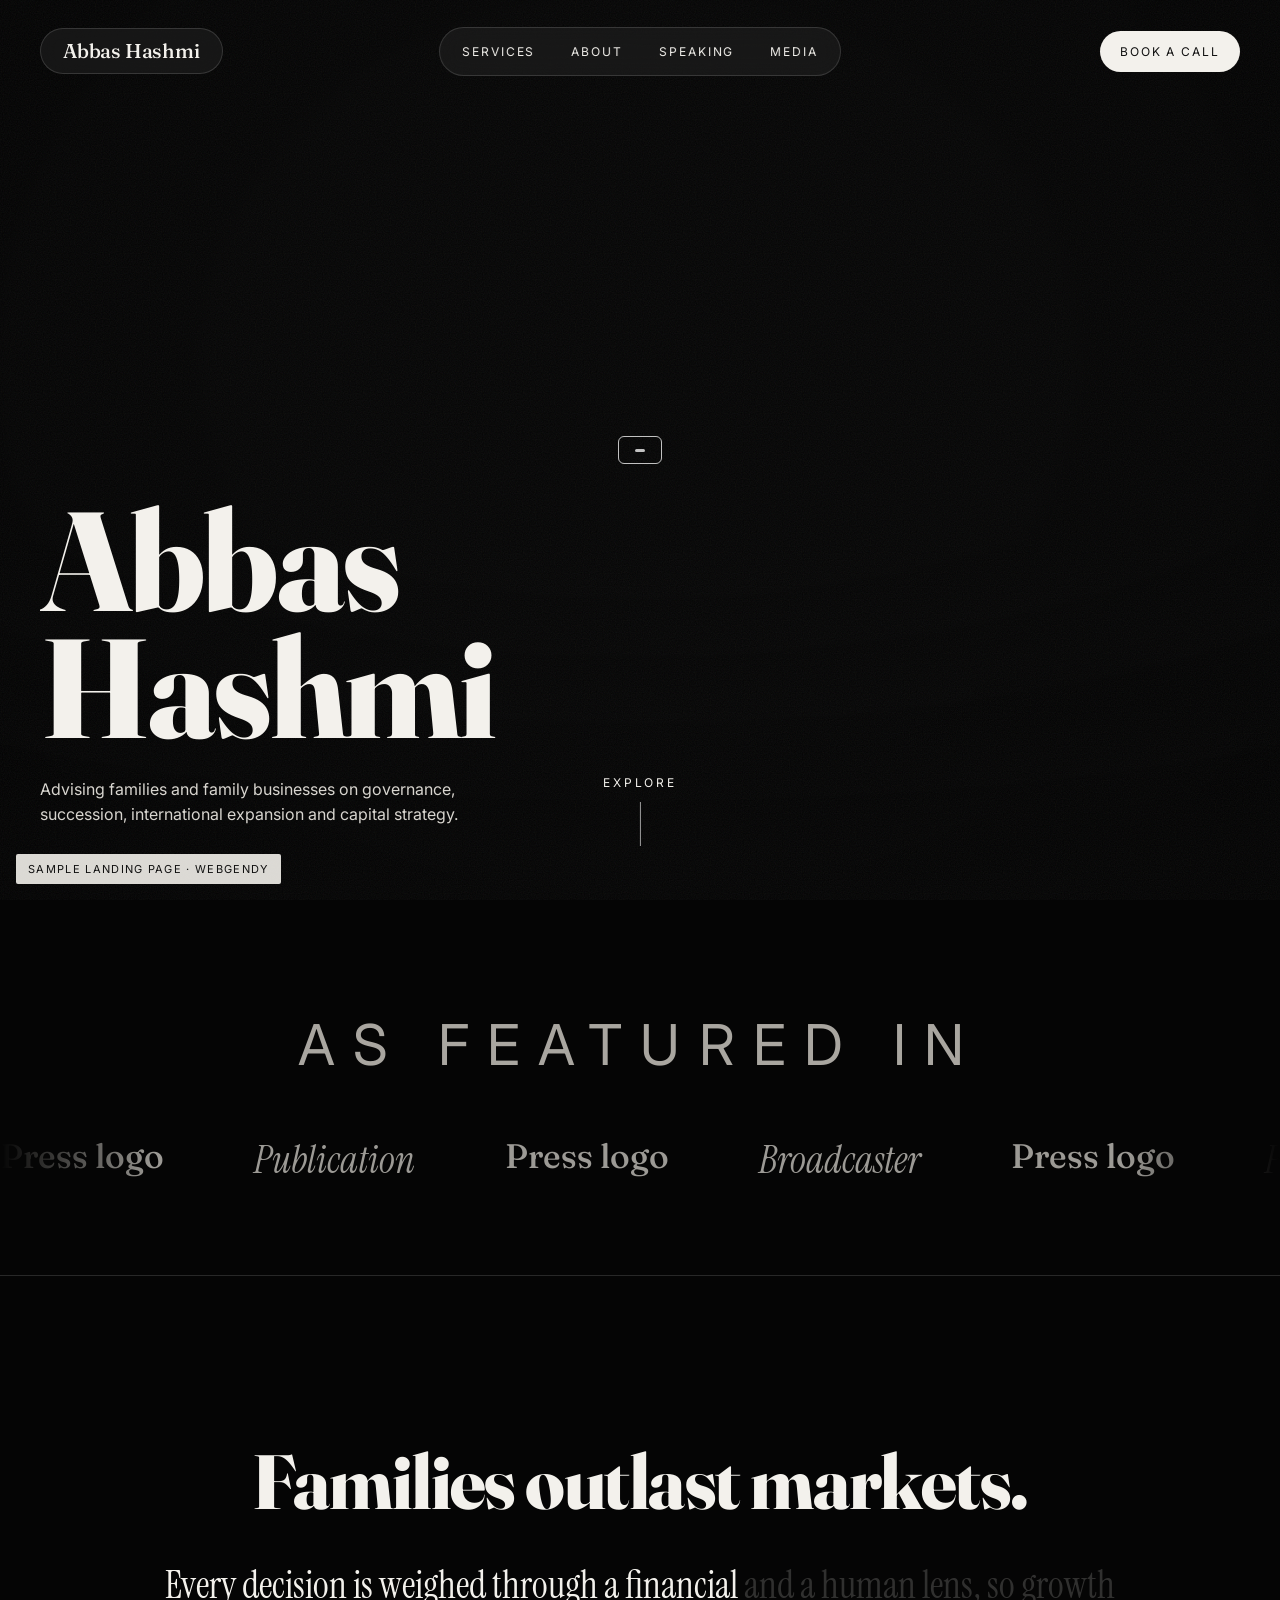
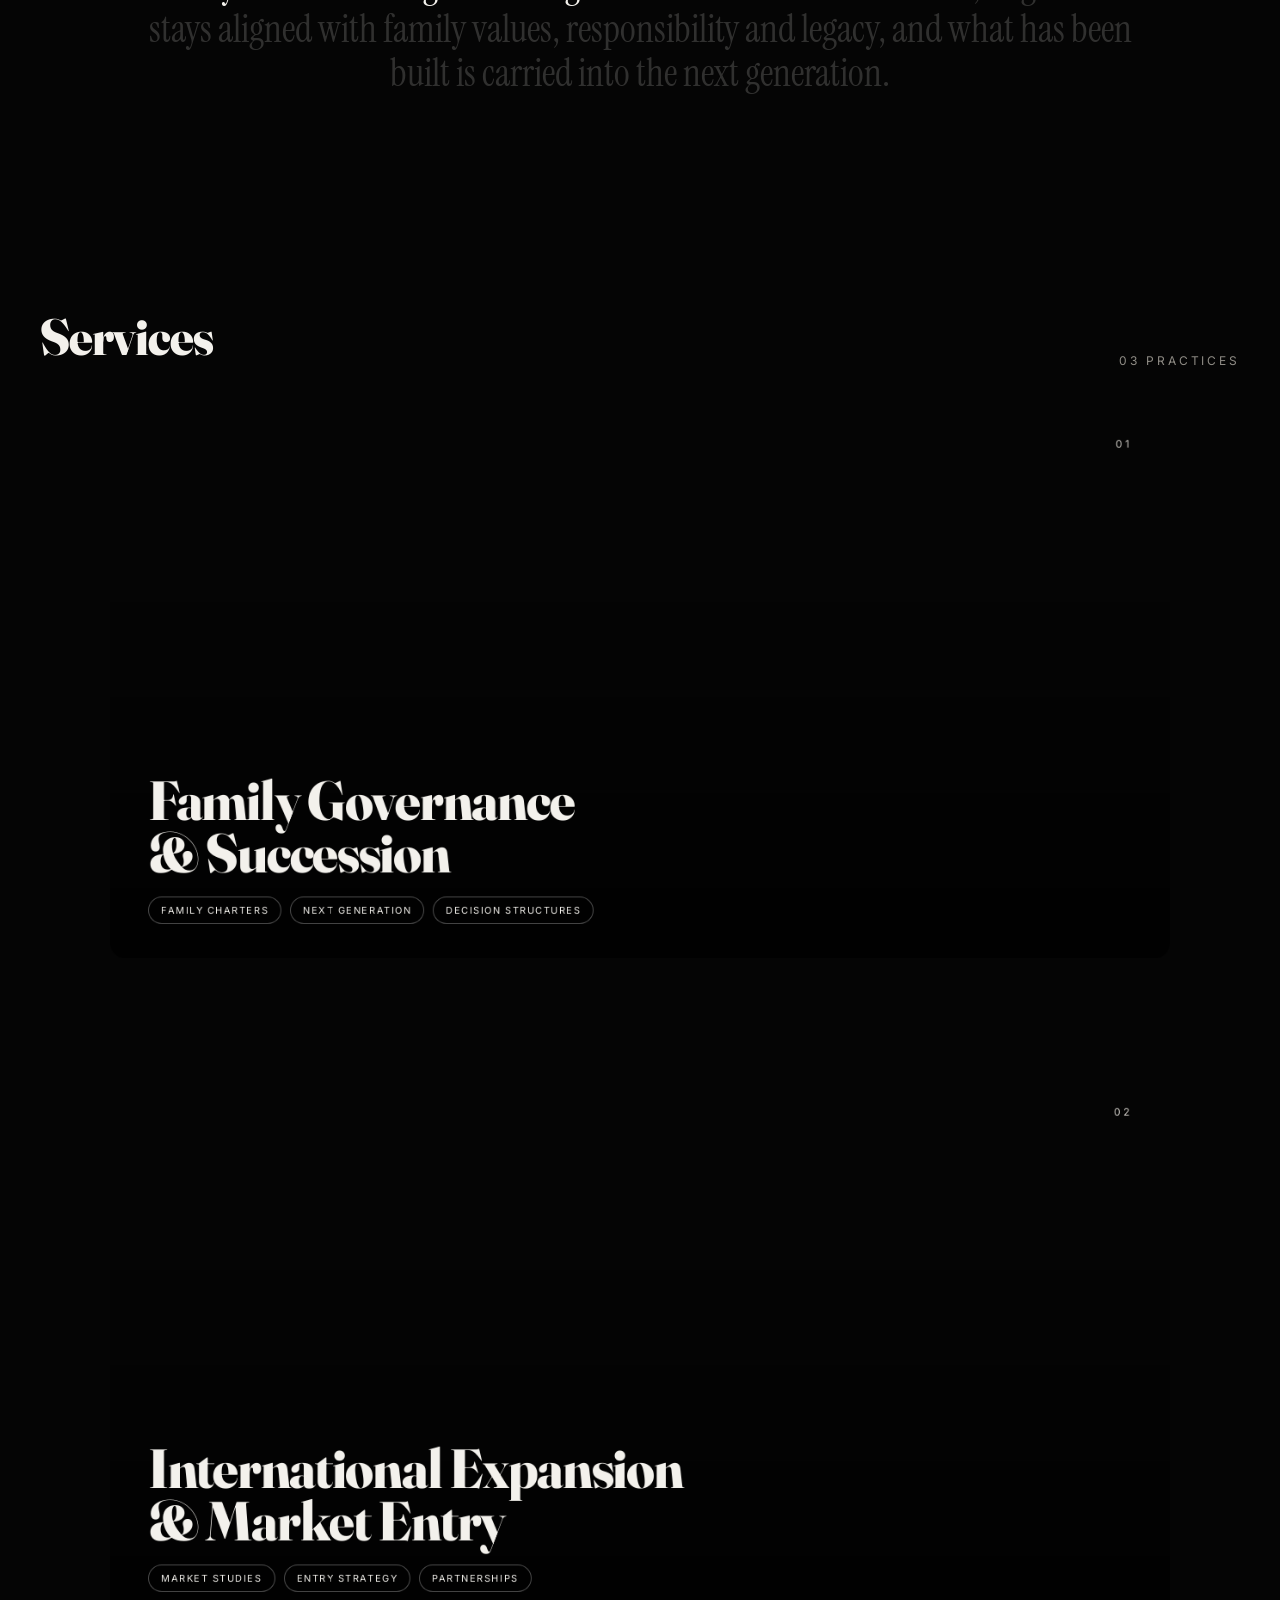
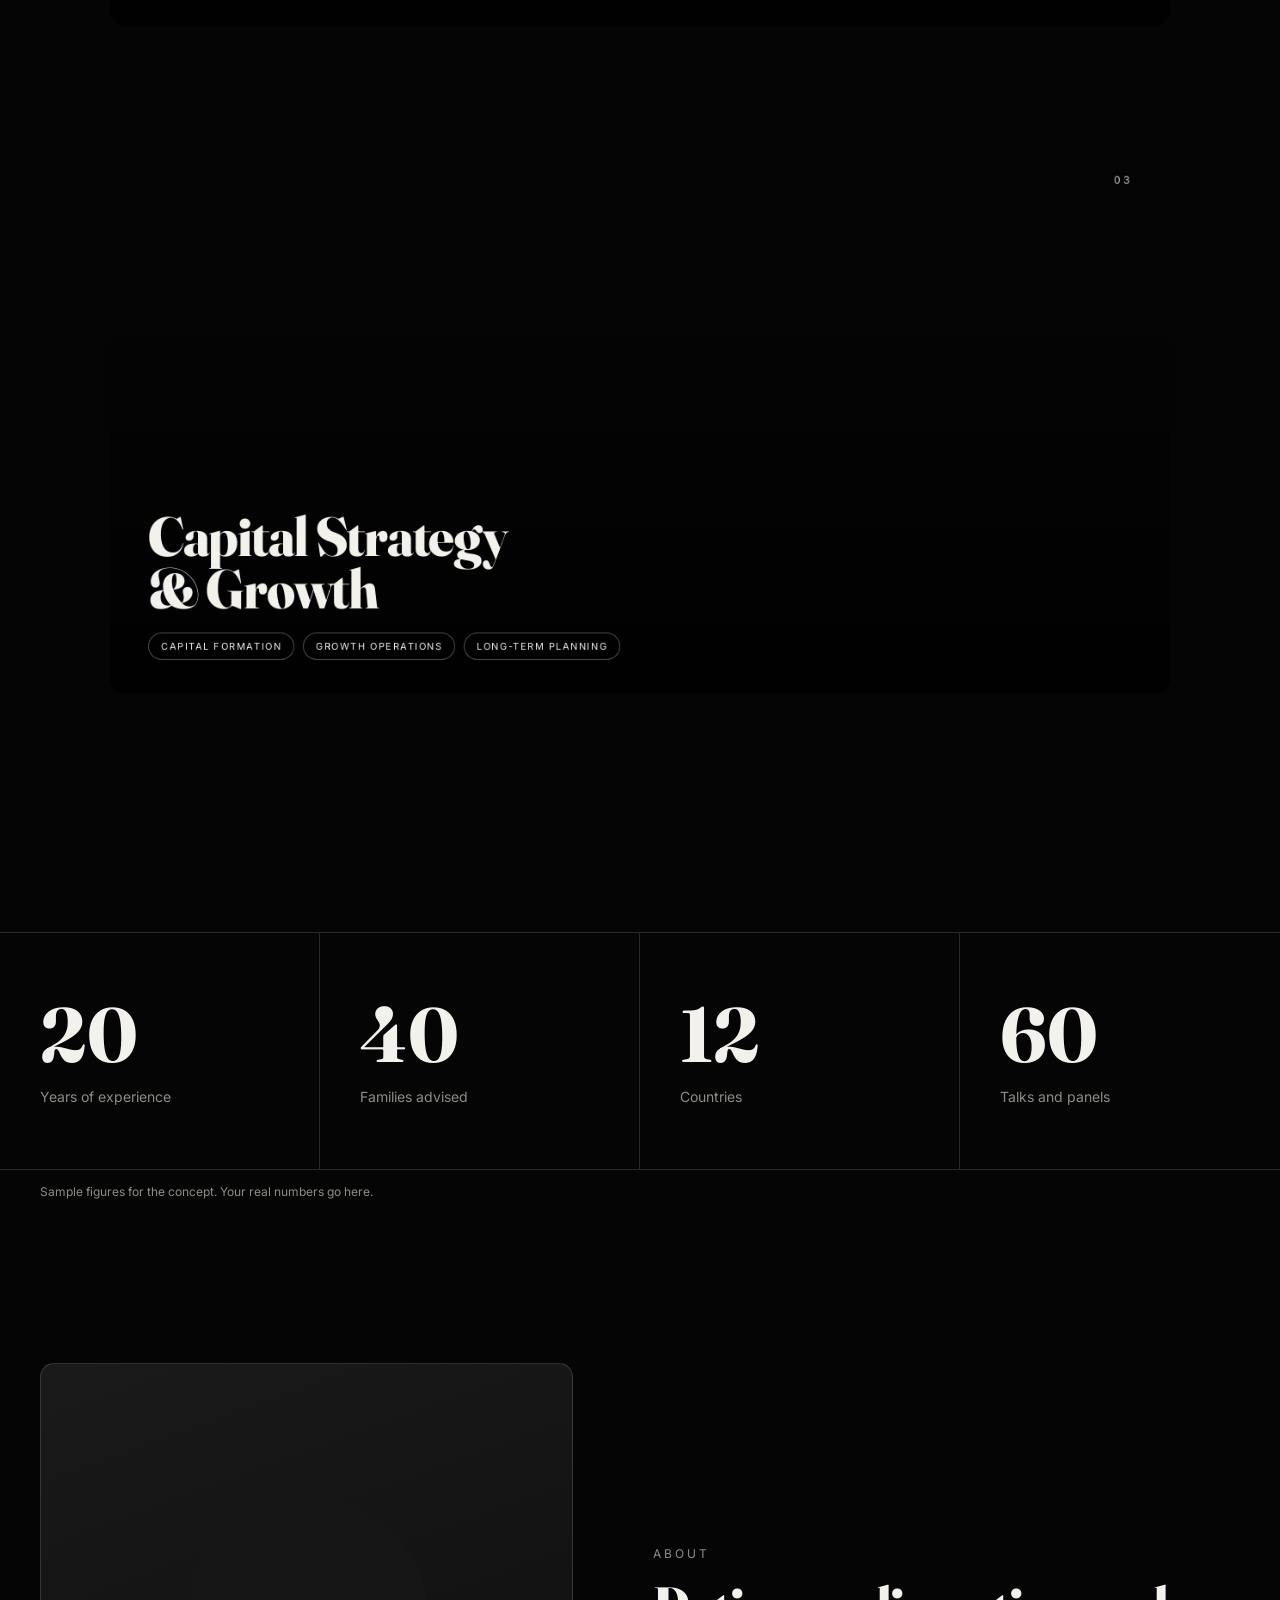
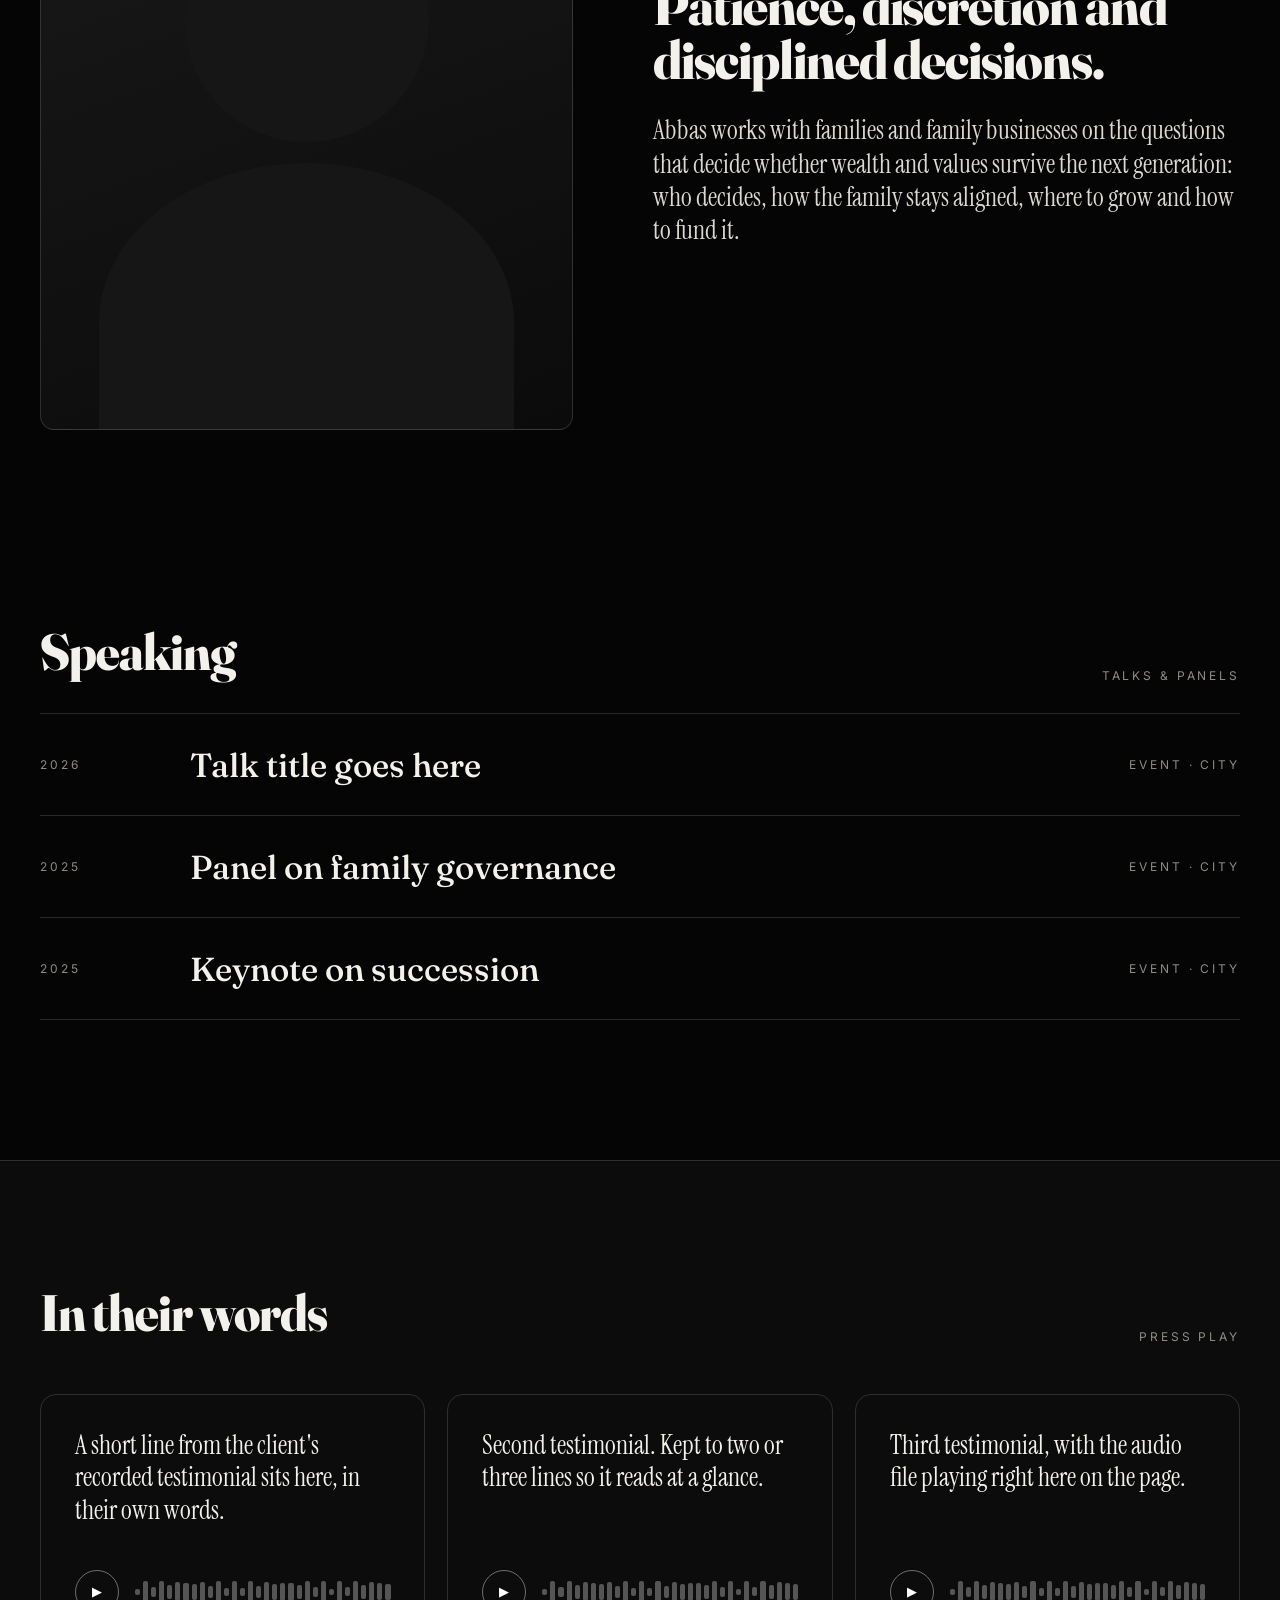
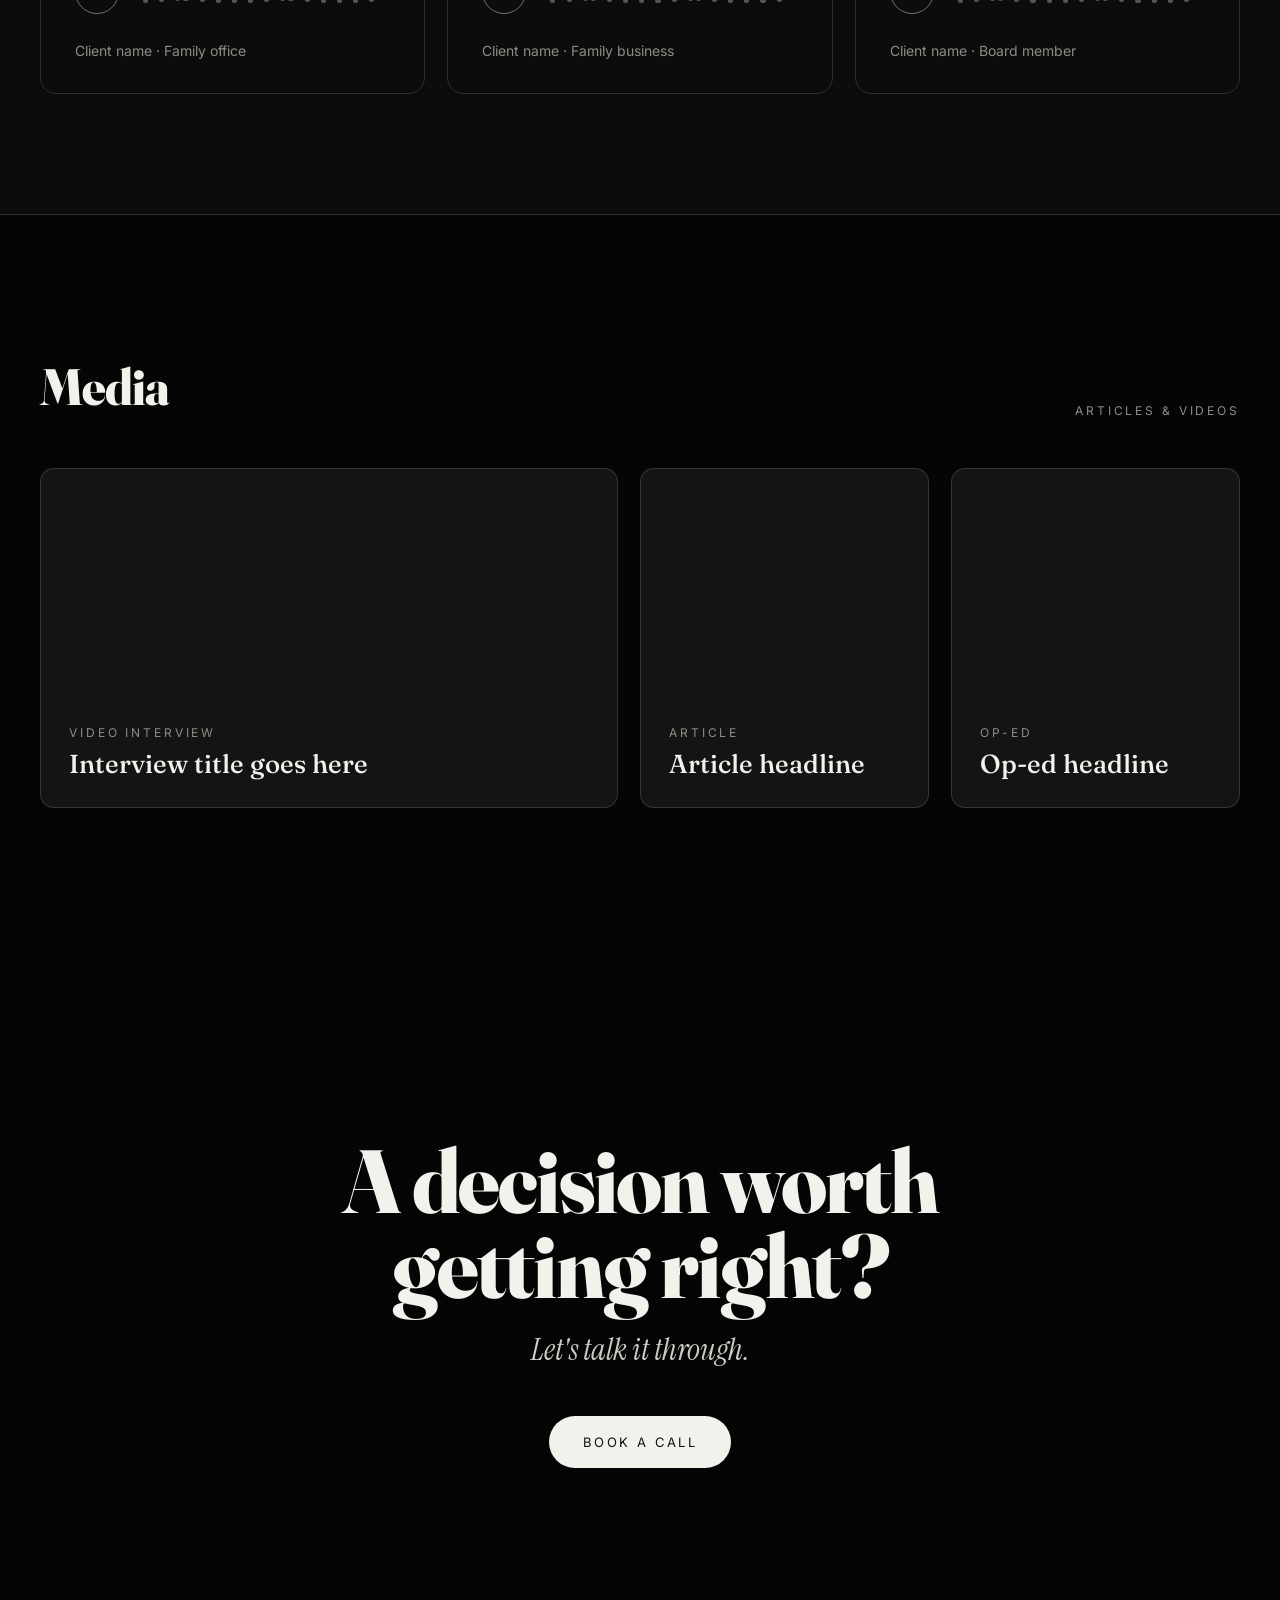
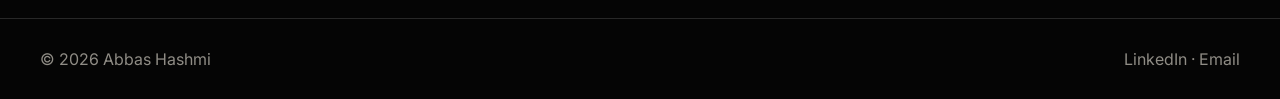
==== commit 21abb5e9: "Add Envato hero videos, posters, labels" ====
--- a/abbas/index.html
+++ b/abbas/index.html
@@ -2,8 +2,9 @@
 <html lang="en">
 <head>
 <meta charset="utf-8">
+<meta name="robots" content="noindex">
 <meta name="viewport" content="width=device-width, initial-scale=1">
-<title>Abbas Hashmi · Concept</title>
+<title>Abbas Hashmi · Sample</title>
 <meta name="description" content="Design concept for Abbas Hashmi: advising families and family businesses on governance, capital and growth.">
 <link rel="preconnect" href="https://fonts.googleapis.com">
 <link rel="preconnect" href="https://fonts.gstatic.com" crossorigin>
@@ -203,7 +204,7 @@
 </div>
 
 <section class="hero" id="top" data-media="▶ Click to watch">
-  <div class="film"></div><video class="film-video" id="heroVideo" muted loop playsinline preload="auto"><source src="../video/abbas-hero.mp4" type="video/mp4"></video><div class="grain"></div>
+  <div class="film"></div><video class="film-video" id="heroVideo" muted loop playsinline preload="auto" poster="../video/abbas-poster.jpg"><source src="../video/abbas-hero.mp4" type="video/mp4"></video><div class="grain"></div>
   <div class="hero-copy">
     <h1 class="hero-name display"><span class="ln"><span>Abbas</span></span><span class="ln"><span>Hashmi</span></span></h1>
     <p class="hero-sub">Advising families and family businesses on governance, succession, international expansion and capital strategy.</p>
@@ -284,7 +285,7 @@
 </section>
 
 <footer><span>© 2026 Abbas Hashmi</span><span>LinkedIn · Email</span></footer>
-<div class="concept-tag">Design concept · webgendy</div>
+<div class="concept-tag">Sample landing page · webgendy</div>
 
 <script>
 (()=>{
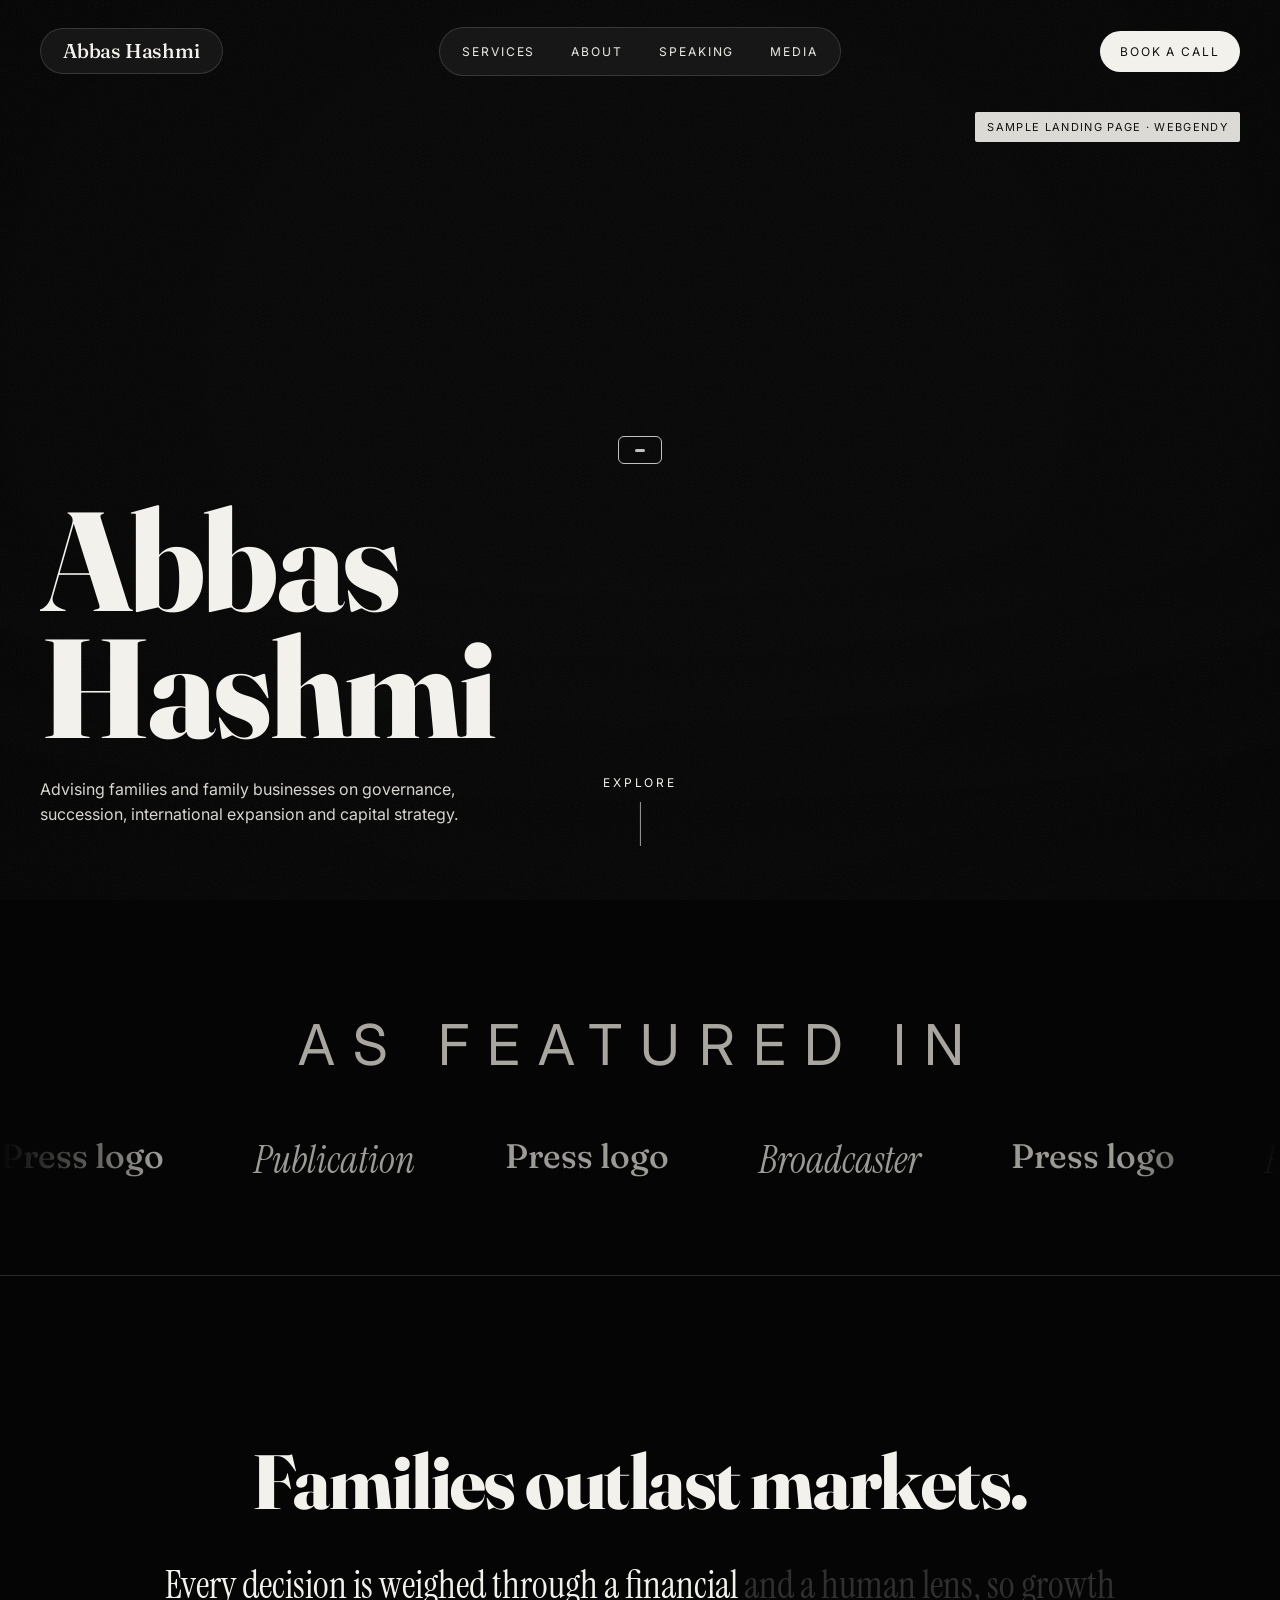
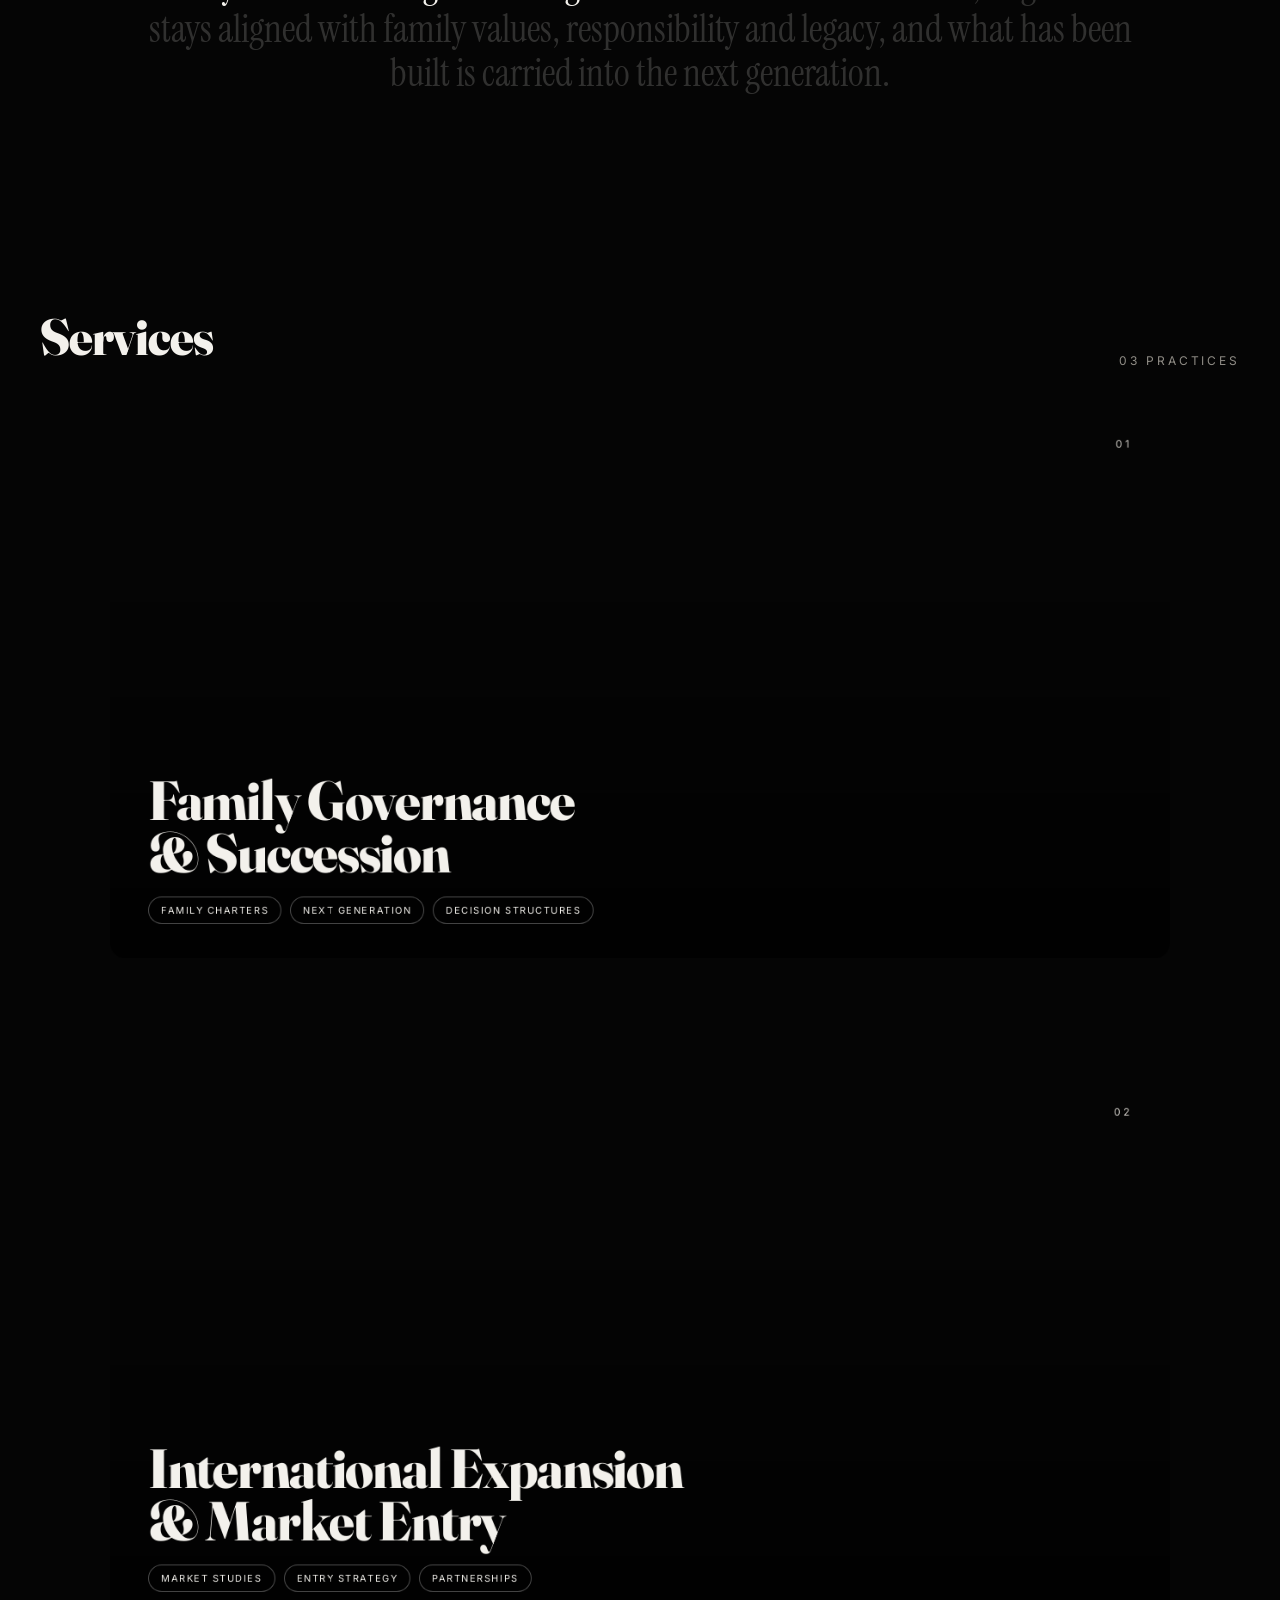
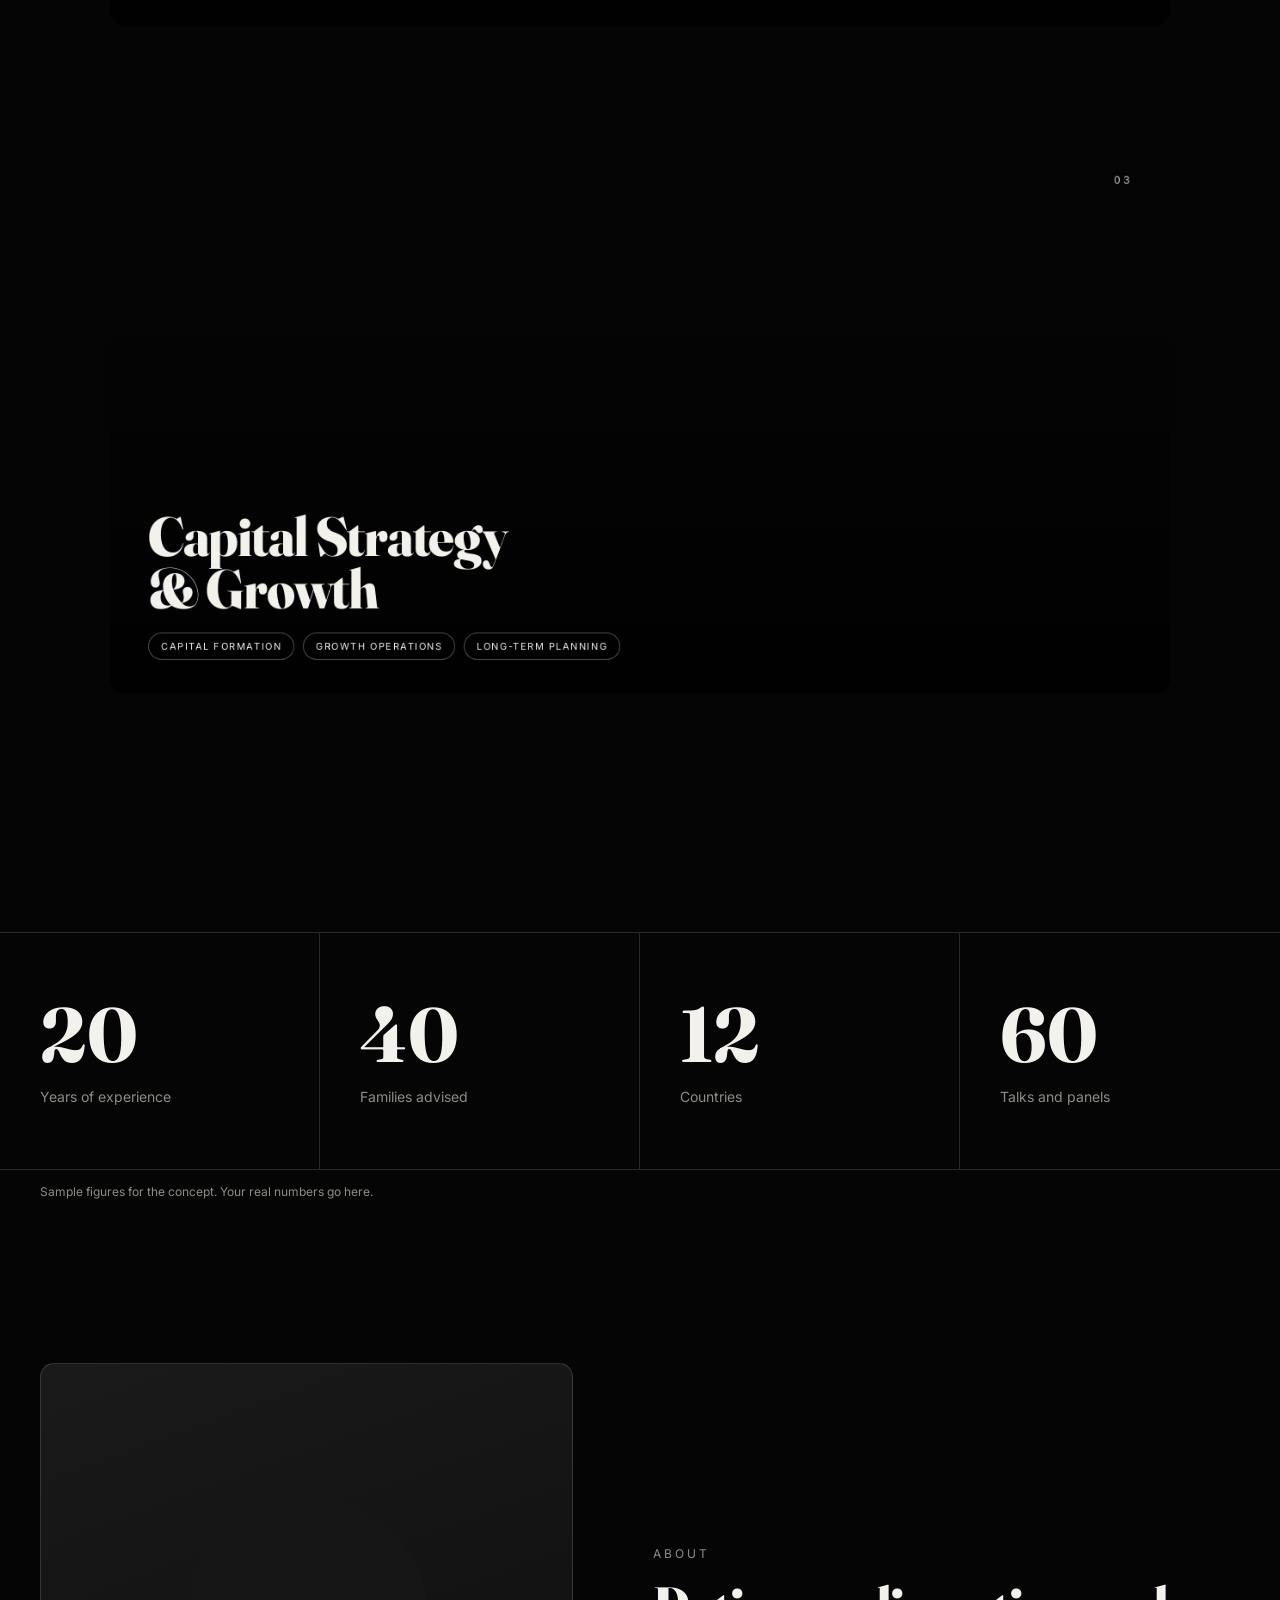
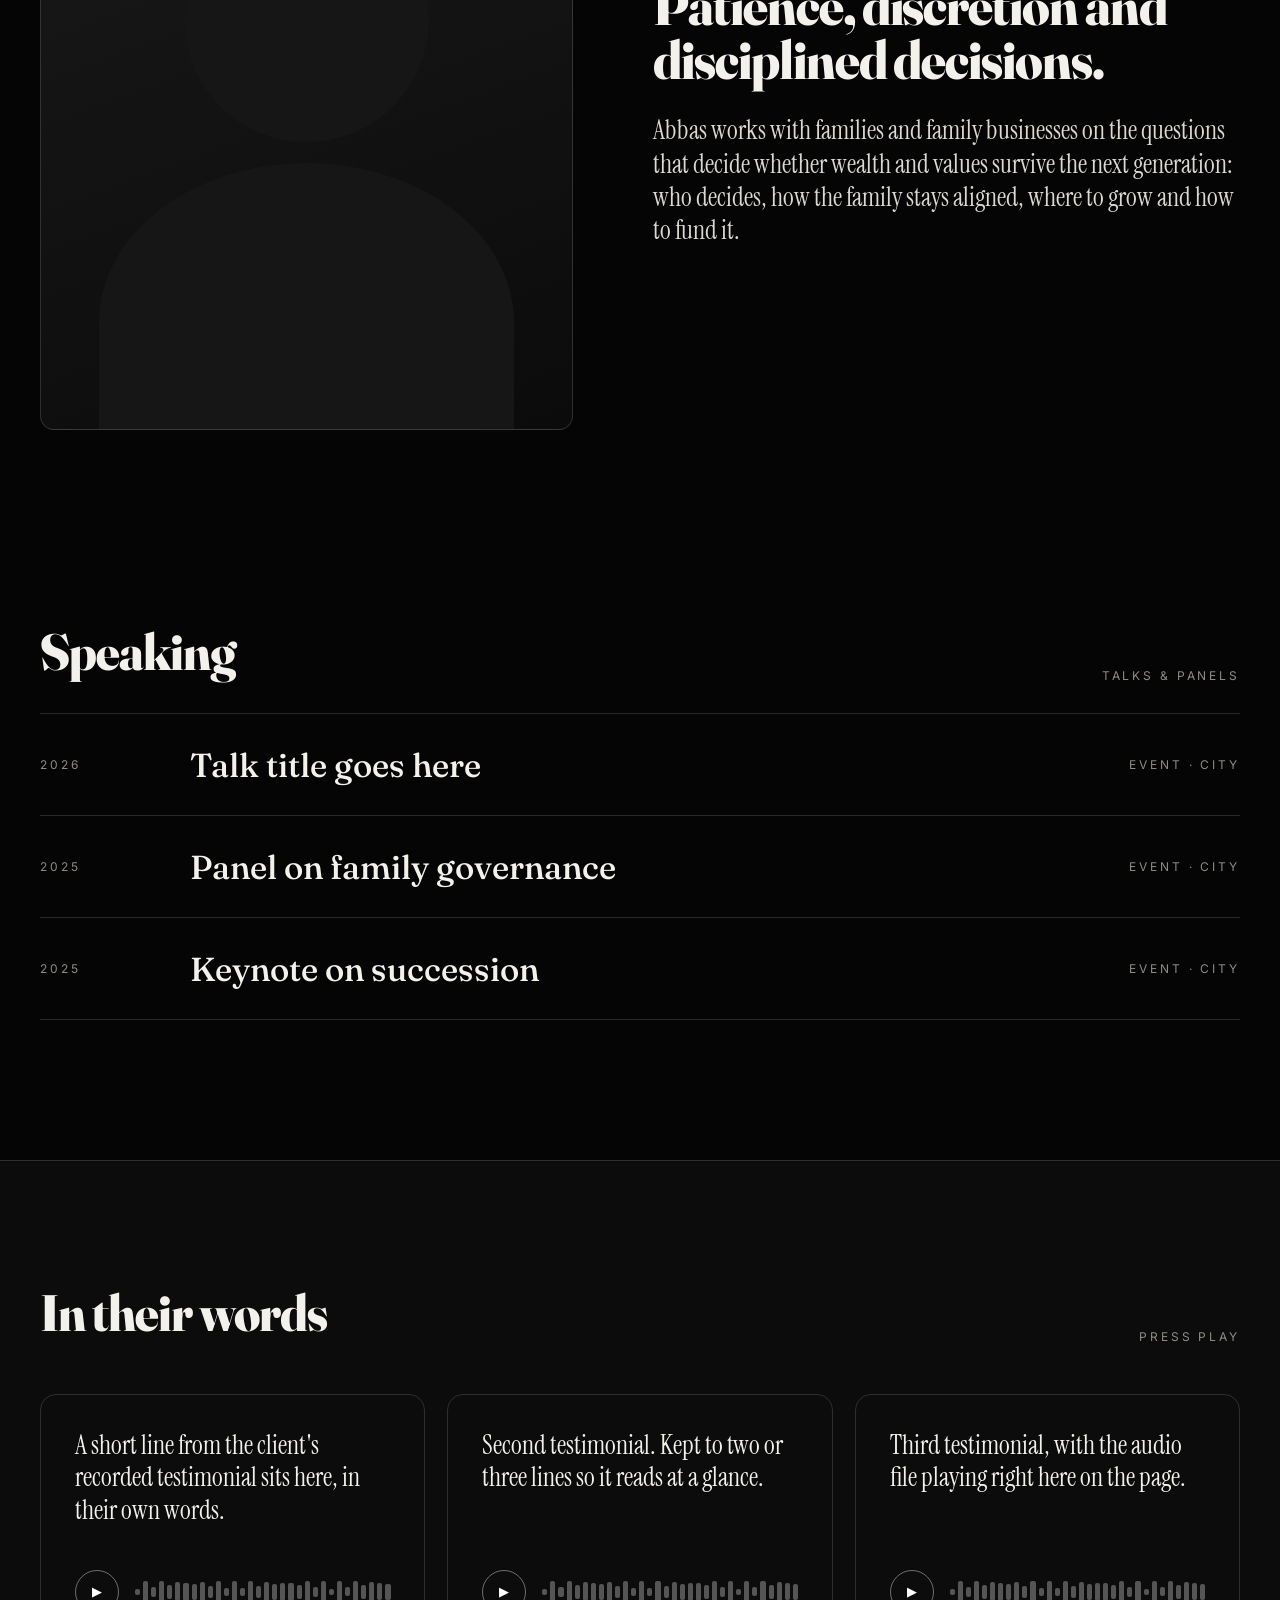
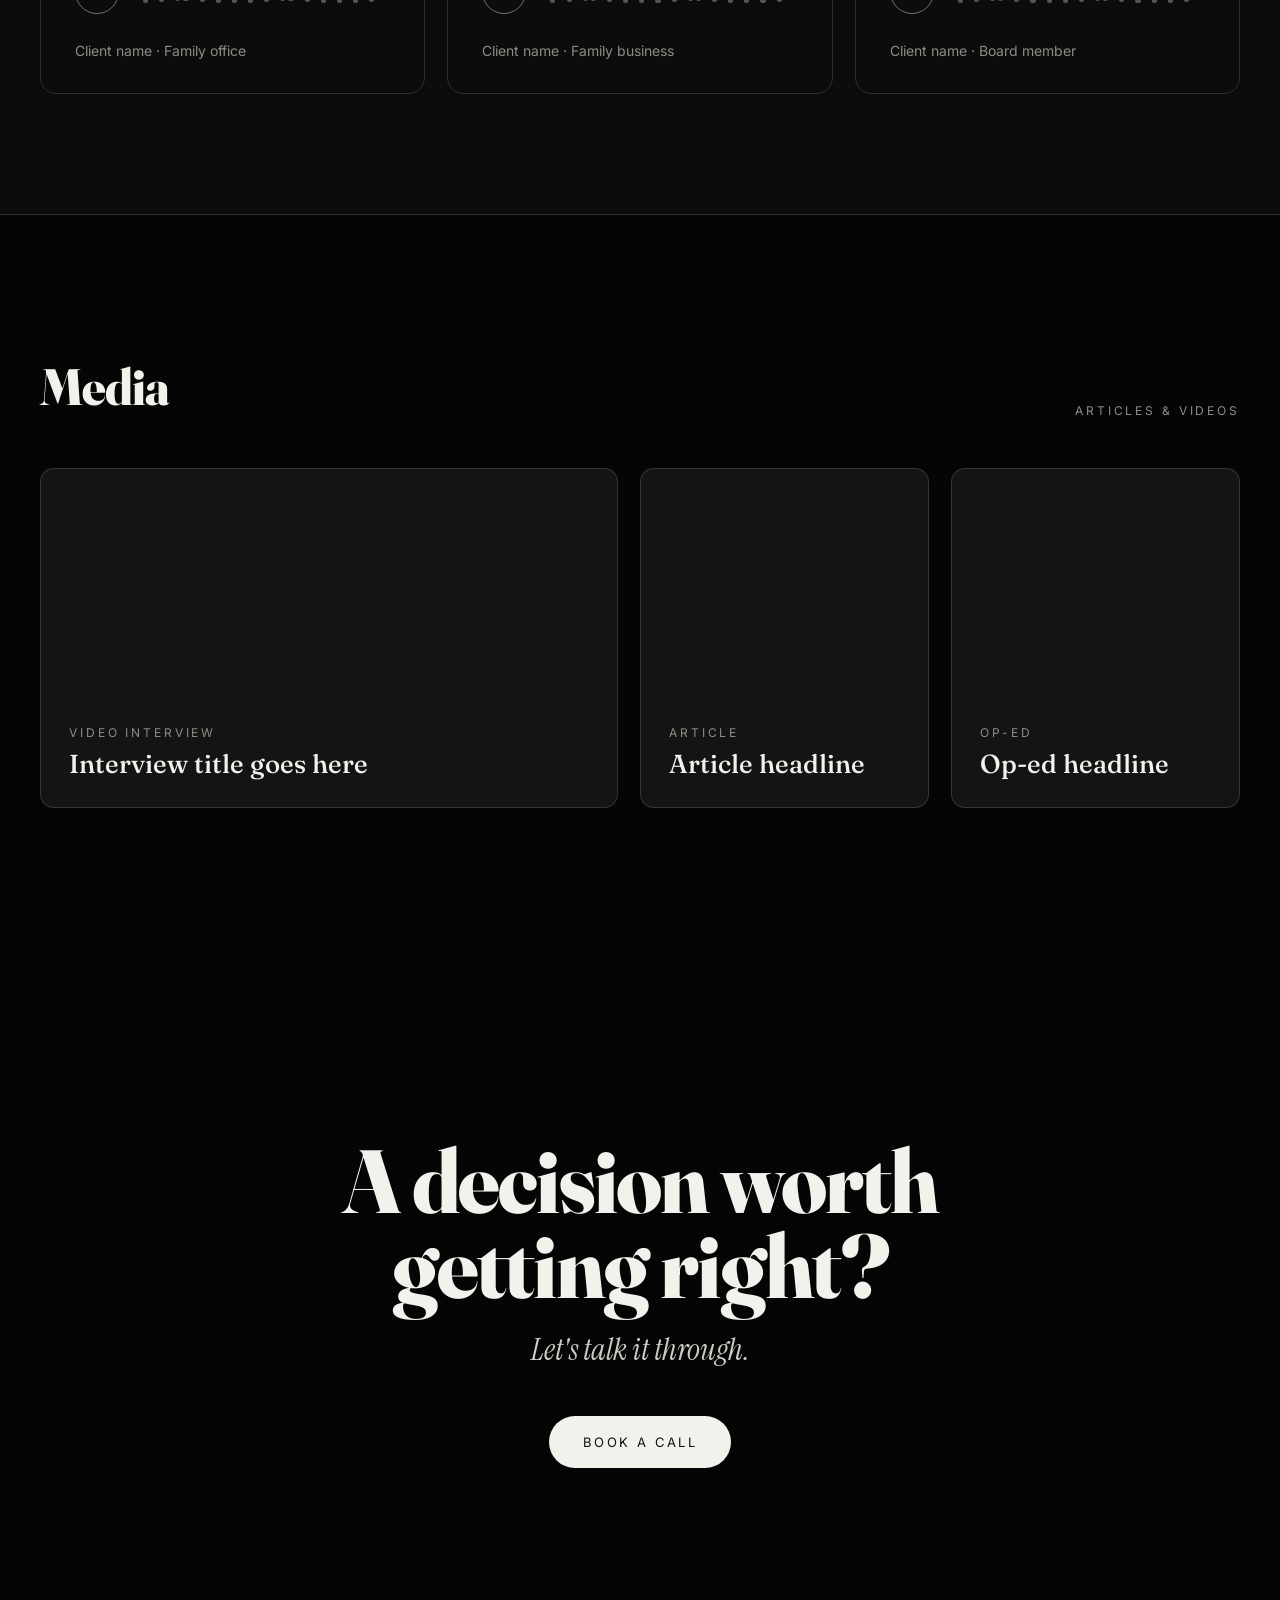
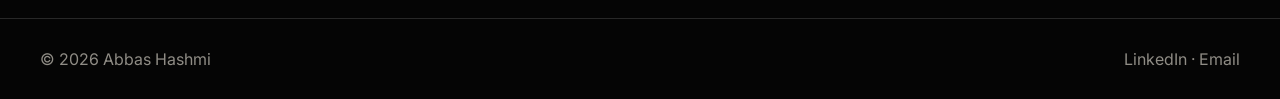
==== commit 32cd6f66: "Center tab bar, mobile header, speaking rows, label placement" ====
--- a/abbas/index.html
+++ b/abbas/index.html
@@ -167,9 +167,10 @@
 body.loading{overflow:hidden}
 @media (max-width:900px){#loader .count{right:20px;bottom:60px}#loader .name{left:20px;bottom:66px}#loader .bar{left:20px;right:20px}}
 
-.concept-tag{position:fixed;left:16px;bottom:16px;z-index:60;background:rgba(243,241,236,.9);color:#111;font-size:11px;letter-spacing:.12em;text-transform:uppercase;padding:8px 12px;border-radius:2px}
+.concept-tag{position:absolute;right:40px;top:112px;z-index:5;background:rgba(243,241,236,.9);color:#111;font-size:11px;letter-spacing:.12em;text-transform:uppercase;padding:8px 12px;border-radius:2px}
 
 @media (max-width:900px){
+  .concept-tag{right:auto;left:16px;top:76px;font-size:10px}
   .top{padding:16px}.pill{display:none}.logo{font-size:17px;padding:10px 16px}.book{padding:11px 16px;font-size:11px}
   .hero-copy{left:20px;right:20px;bottom:10vh}.explore,.film-label{display:none}
   .statement{padding:110px 22px}.sec-head{padding:0 22px 30px}
@@ -177,7 +178,7 @@
   .numbers{grid-template-columns:1fr 1fr}.stat{padding:40px 22px}.stat:nth-child(2){border-right:0}.stat:nth-child(-n+2){border-bottom:1px solid var(--line)}
   .note{padding:12px 22px}
   .about{grid-template-columns:1fr;gap:40px;padding:100px 22px}
-  .speaking{padding:20px 22px 100px}.row{grid-template-columns:70px 1fr;gap:16px}.row .caps{display:none}
+  .speaking{padding:20px 22px 100px}.row{grid-template-columns:56px 1fr;gap:14px}.row > span:last-child{display:none}
   .voices{padding:90px 22px}.vgrid{grid-template-columns:1fr}
   .media{padding:100px 22px}.mgrid{grid-template-columns:1fr}
   .cta{padding:130px 22px 110px}footer{flex-direction:column;gap:8px;padding:24px 22px}
@@ -210,6 +211,7 @@
     <p class="hero-sub">Advising families and family businesses on governance, succession, international expansion and capital strategy.</p>
   </div>
   <a class="explore caps" href="#statement" data-link>Explore<i></i></a>
+  <div class="concept-tag">Sample landing page · webgendy</div>
 </section>
 
 <section class="press" aria-label="Press">
@@ -285,7 +287,6 @@
 </section>
 
 <footer><span>© 2026 Abbas Hashmi</span><span>LinkedIn · Email</span></footer>
-<div class="concept-tag">Sample landing page · webgendy</div>
 
 <script>
 (()=>{
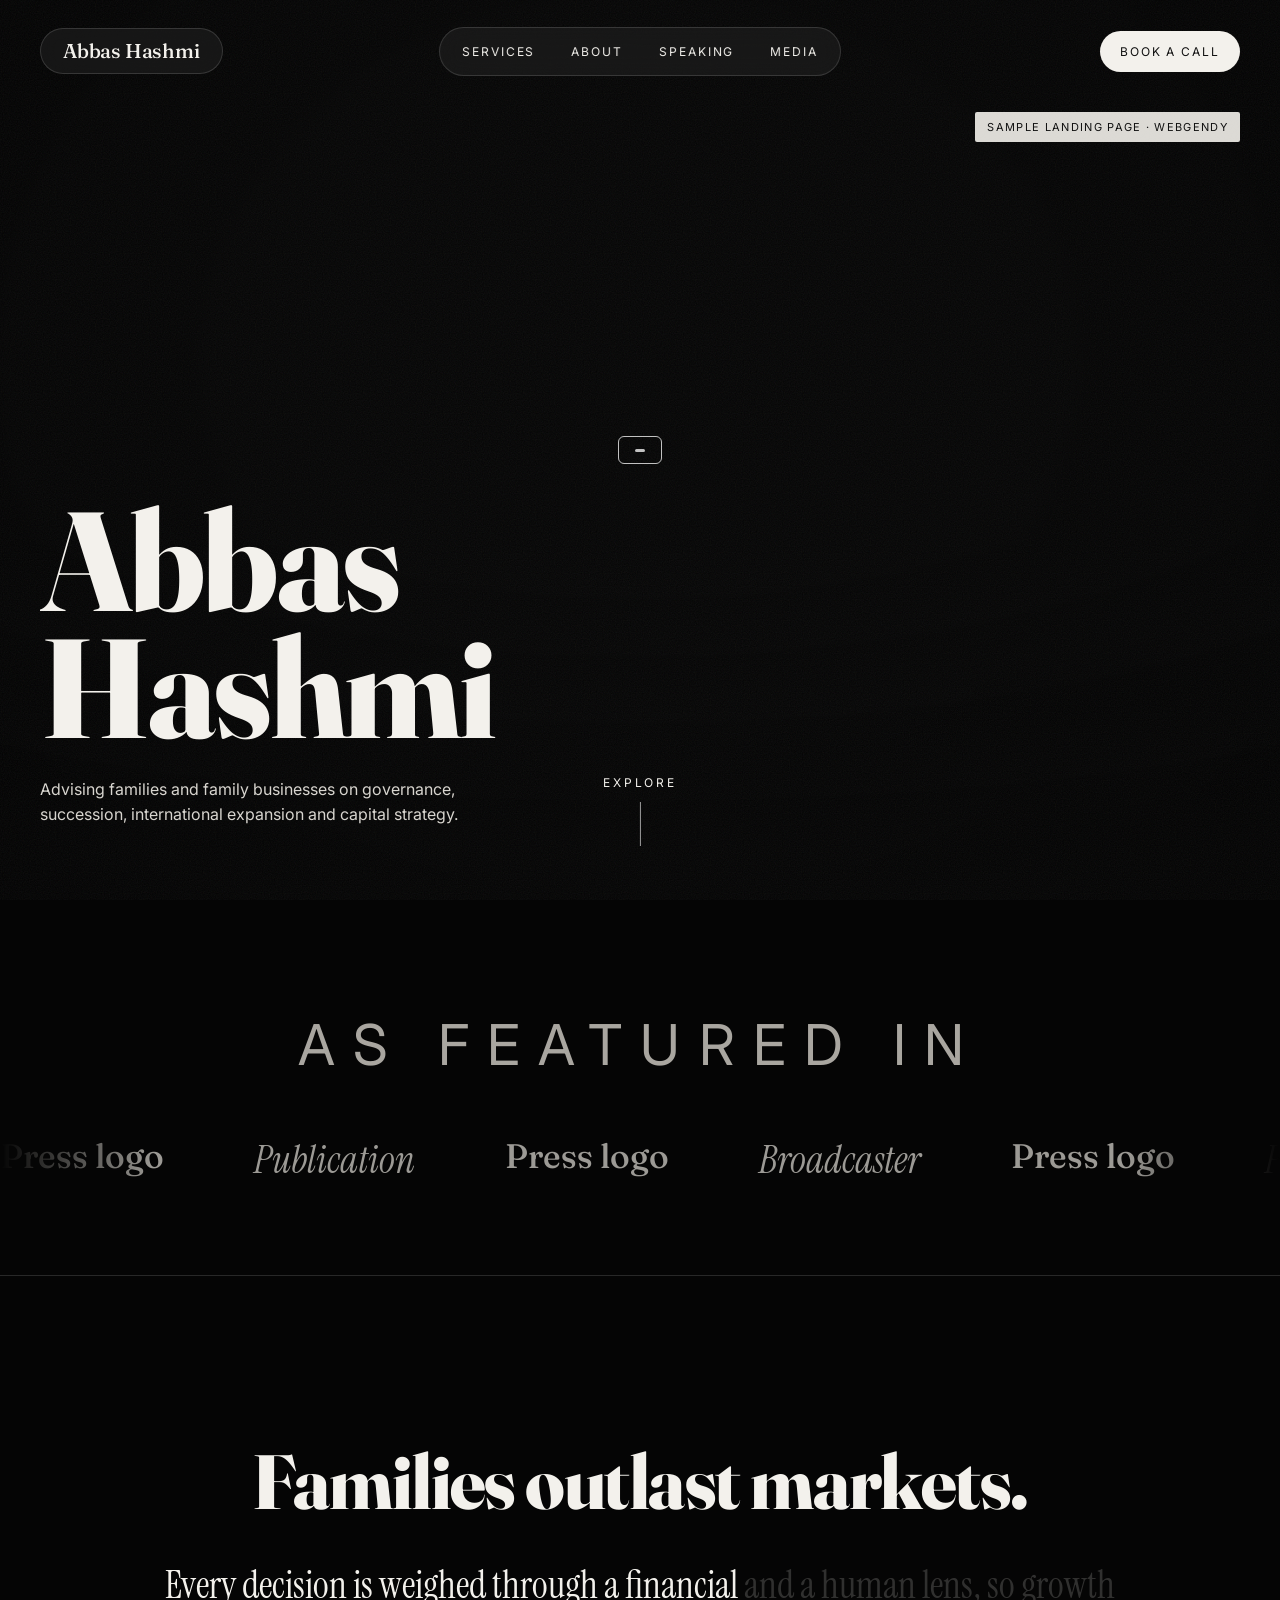
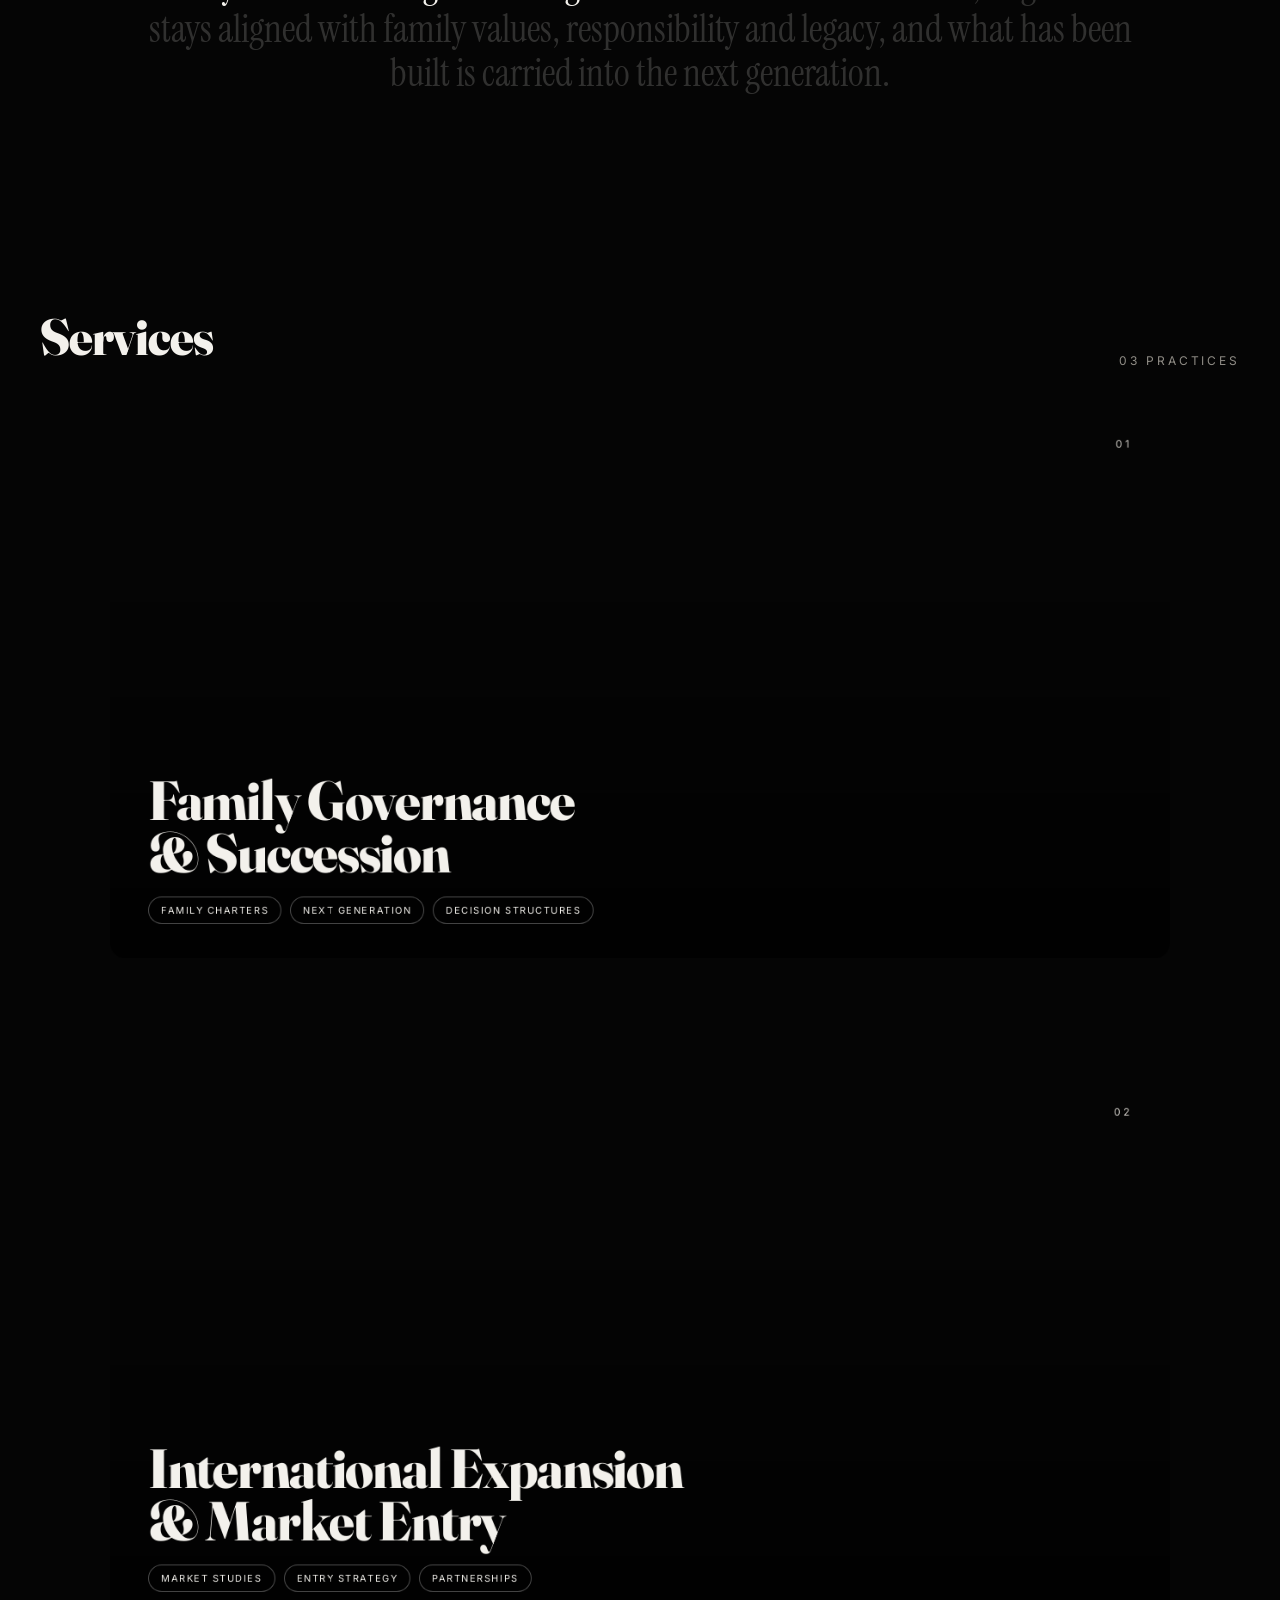
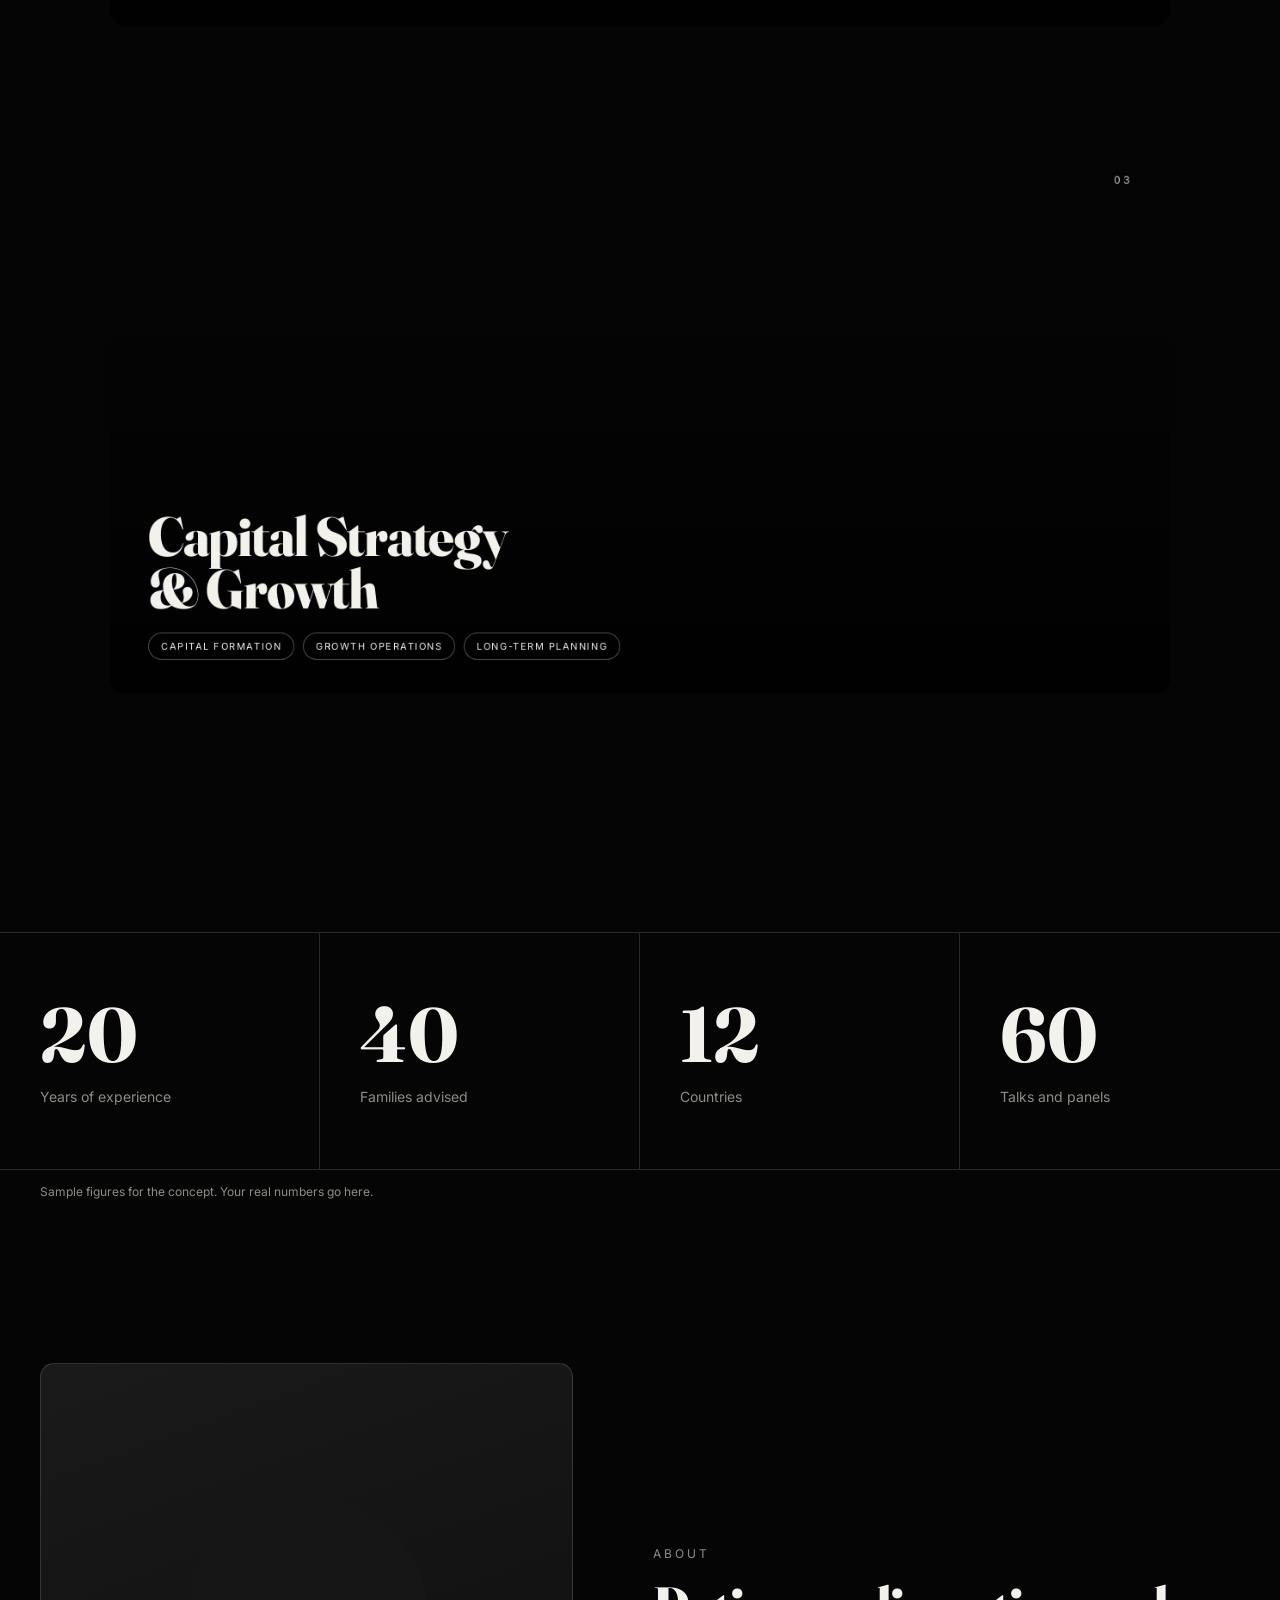
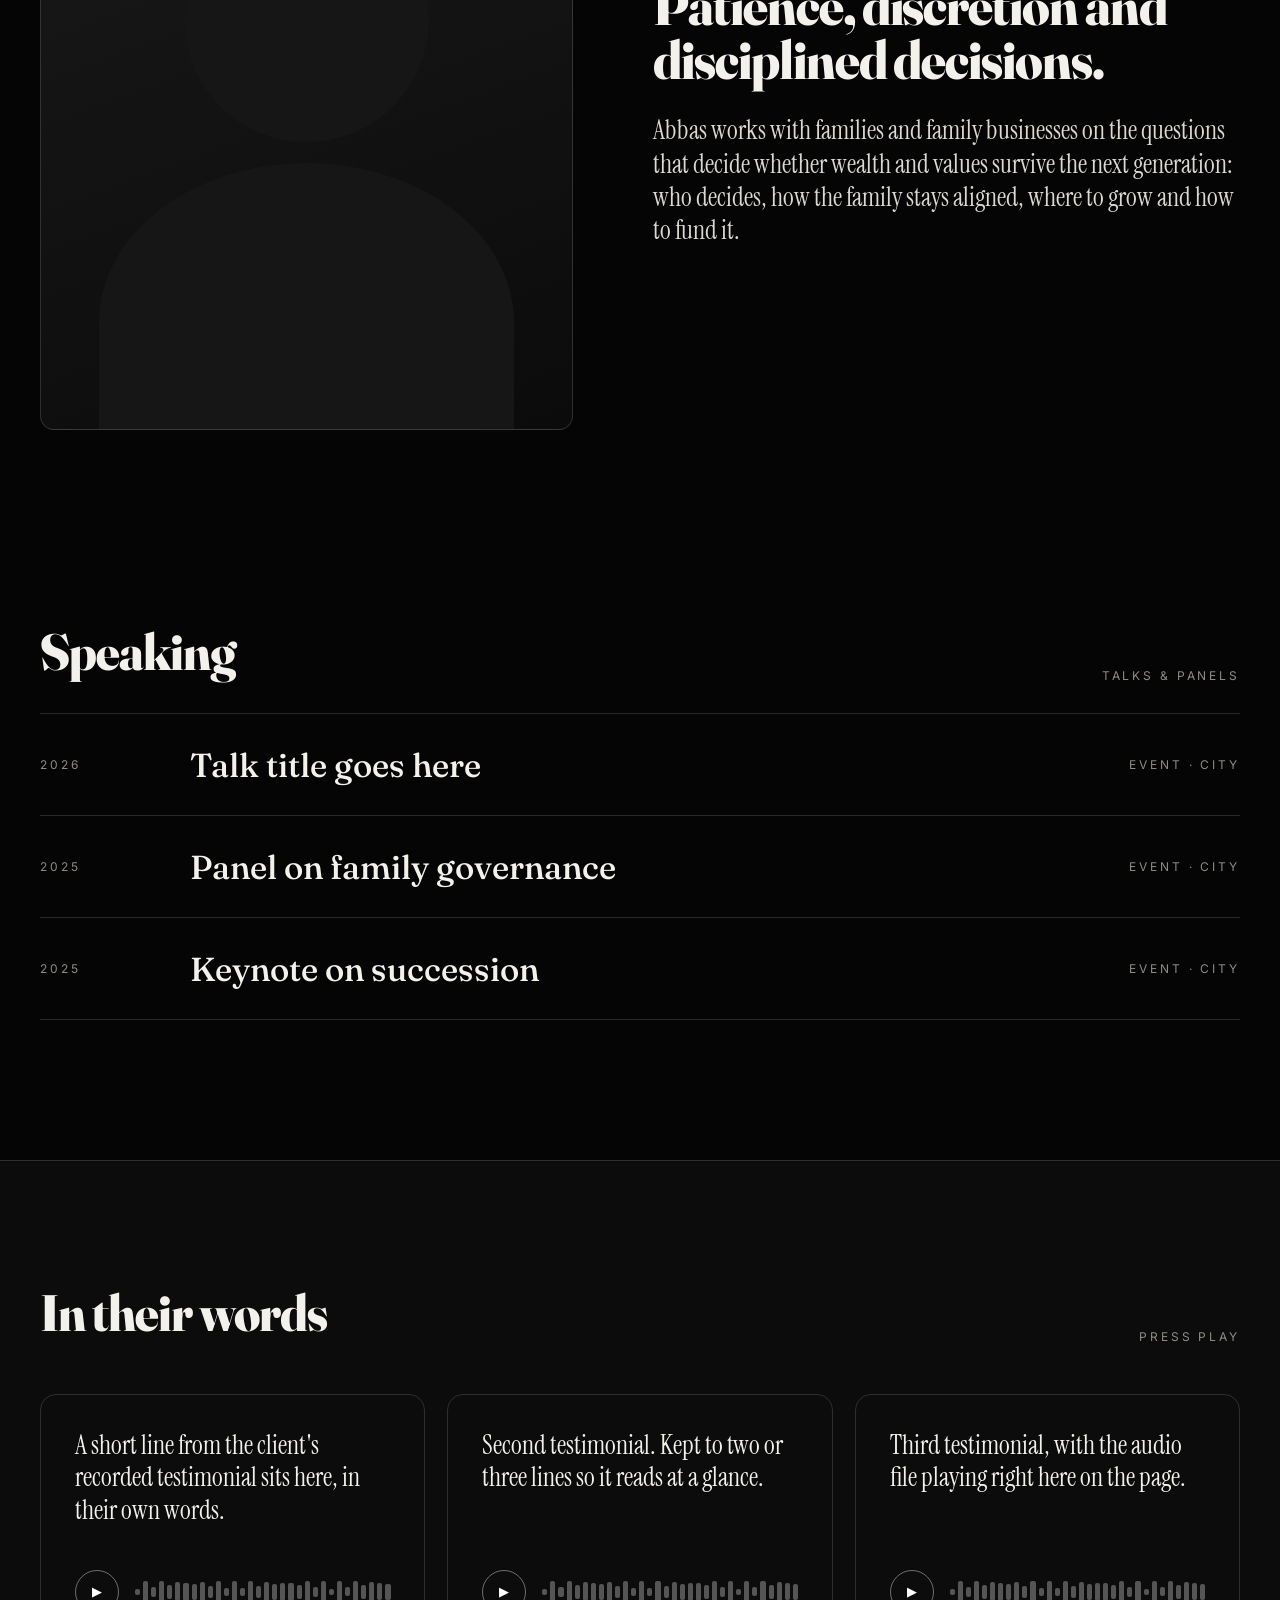
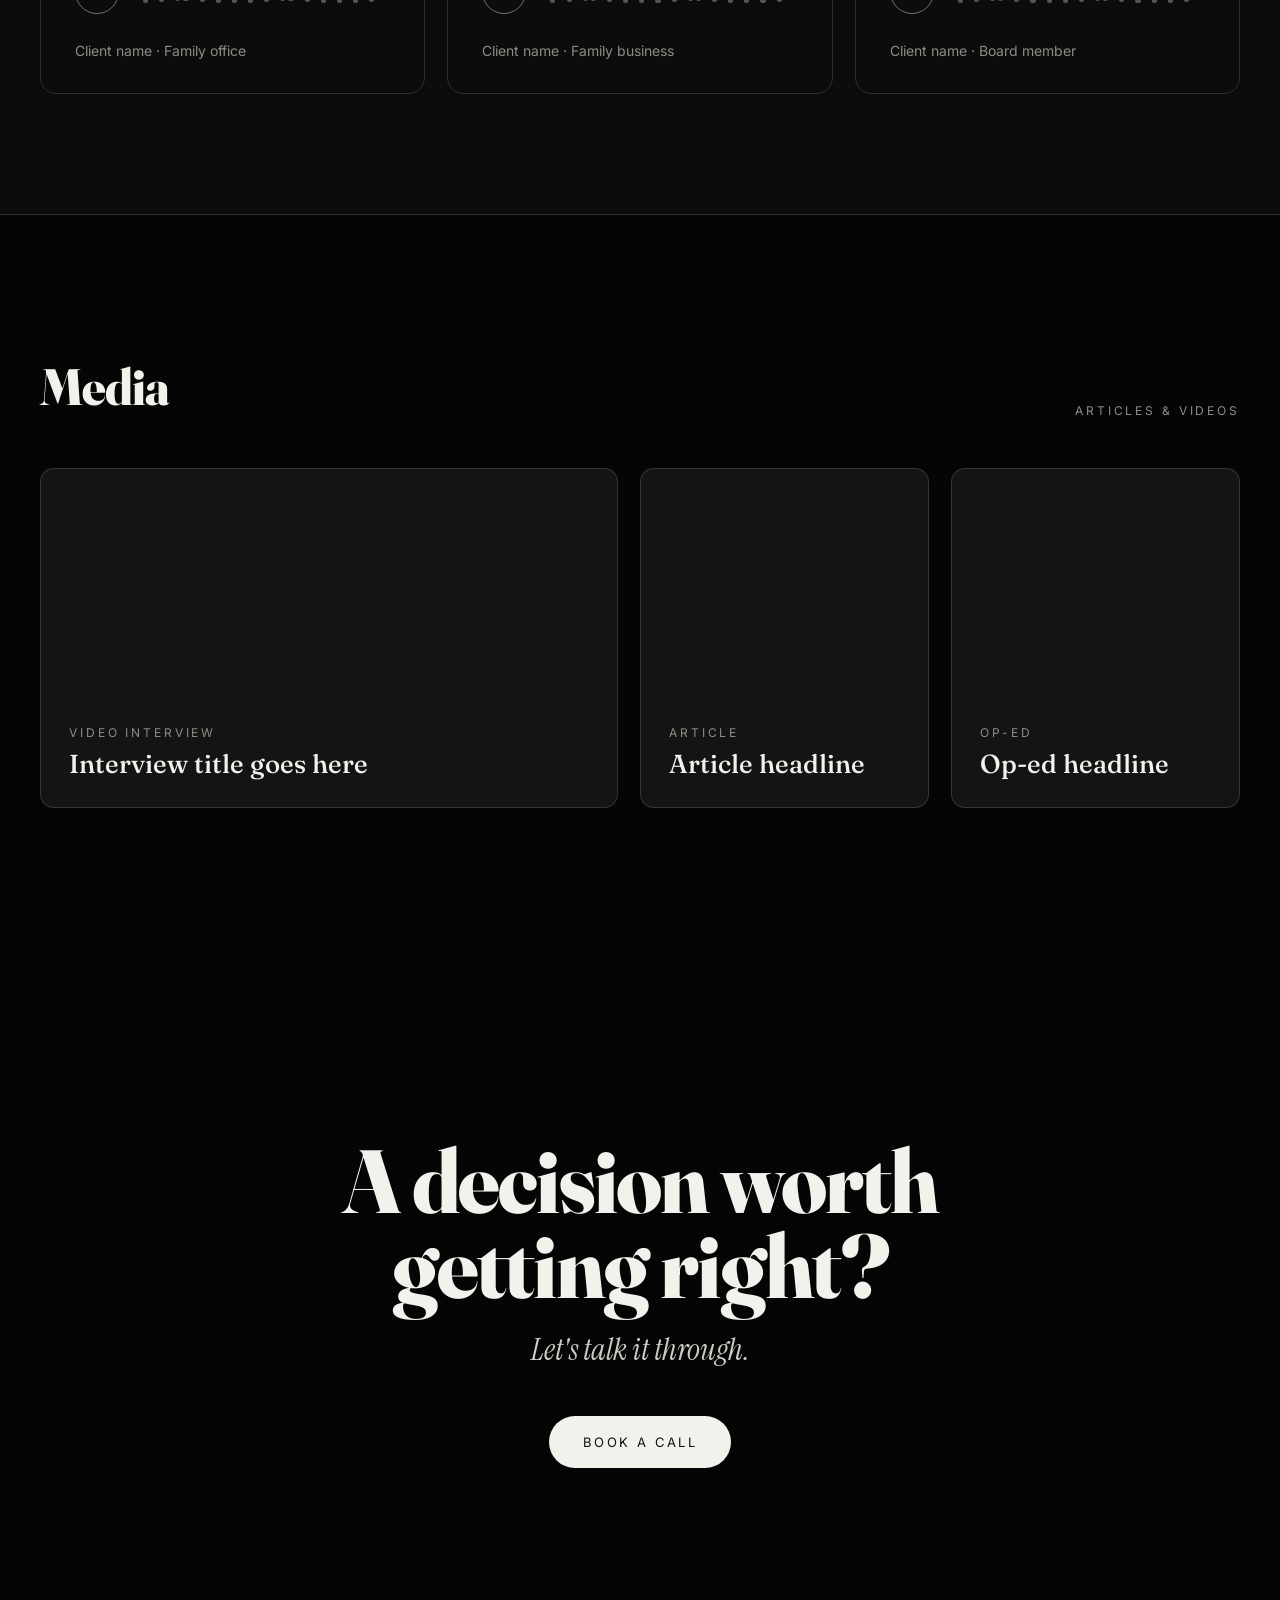
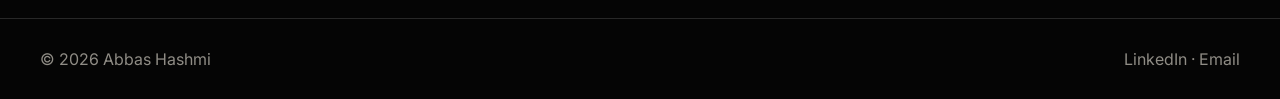
==== commit 4218e805: "Discovery-style menu drawer on SFH, mobile menu on Abbas" ====
--- a/abbas/index.html
+++ b/abbas/index.html
@@ -152,6 +152,24 @@
 /* reveals */
 .rv{opacity:0;transform:translateY(28px);transition:opacity 1s var(--ease-out),transform 1s var(--ease-out)}
 .rv.in{opacity:1;transform:none}
+
+/* ===== mobile menu ===== */
+.mbtn{display:none;pointer-events:auto;width:46px;height:46px;border-radius:50%;background:var(--glass);backdrop-filter:blur(14px) saturate(140%);border:1px solid var(--line);color:var(--fg);align-items:center;justify-content:center;margin-left:auto;margin-right:10px}
+.mbtn svg{width:18px;height:12px}
+.mbtn svg path{stroke:currentColor;stroke-width:1.2}
+.mmenu{position:fixed;inset:0;z-index:90;background:#050505;display:flex;flex-direction:column;padding:16px 20px 28px;clip-path:inset(0 0 100% 0);visibility:hidden;transition:clip-path .6s cubic-bezier(.77,0,.175,1),visibility 0s linear .6s}
+body.mm-open .mmenu{clip-path:inset(0 0 0 0);visibility:visible;transition:clip-path .6s cubic-bezier(.77,0,.175,1)}
+body.mm-open{overflow:hidden}
+.mm-top{display:flex;justify-content:space-between;align-items:center}
+.mm-close{width:46px;height:46px;border-radius:50%;border:1px solid var(--line);display:grid;place-items:center;color:var(--fg);background:none}
+.mm-close svg{width:12px;height:12px}
+.mm-nav{margin-top:auto;margin-bottom:auto;display:flex;flex-direction:column;gap:6px}
+.mm-nav a{font-family:Fraunces,serif;font-weight:800;font-size:46px;line-height:1.05;letter-spacing:-.02em;text-decoration:none;overflow:hidden;display:block}
+.mm-nav a span{display:block;transform:translateY(105%);transition:transform .7s var(--ease-out)}
+body.mm-open .mm-nav a span{transform:none}
+body.mm-open .mm-nav a:nth-child(1) span{transition-delay:.25s}body.mm-open .mm-nav a:nth-child(2) span{transition-delay:.31s}body.mm-open .mm-nav a:nth-child(3) span{transition-delay:.37s}body.mm-open .mm-nav a:nth-child(4) span{transition-delay:.43s}
+.mm-book{display:block;text-align:center;padding:16px;border-radius:999px;background:var(--fg);color:#111;text-decoration:none;font-size:12px;letter-spacing:.18em;text-transform:uppercase}
+
 /* opening loader: counter, name, progress line, then the black curtain slides up */
 #loader{position:fixed;inset:0;z-index:999;background:#050505;color:var(--fg);transition:transform 1.05s cubic-bezier(.77,0,.175,1)}
 #loader .count{position:absolute;right:40px;bottom:54px;font-family:Fraunces,serif;font-weight:800;font-size:clamp(90px,16vw,240px);line-height:.8;font-variant-numeric:tabular-nums;letter-spacing:-.03em}
@@ -170,6 +188,7 @@
 .concept-tag{position:absolute;right:40px;top:112px;z-index:5;background:rgba(243,241,236,.9);color:#111;font-size:11px;letter-spacing:.12em;text-transform:uppercase;padding:8px 12px;border-radius:2px}
 
 @media (max-width:900px){
+  .mbtn{display:inline-flex}
   .concept-tag{right:auto;left:16px;top:76px;font-size:10px}
   .top{padding:16px}.pill{display:none}.logo{font-size:17px;padding:10px 16px}.book{padding:11px 16px;font-size:11px}
   .hero-copy{left:20px;right:20px;bottom:10vh}.explore,.film-label{display:none}
@@ -191,6 +210,7 @@
   .statement p .w{opacity:1;transition:none}
   .voice.playing .wave i{animation:none}
   #loader{display:none}
+  .mmenu,.mm-nav a span{transition:none}
 }
 </style>
 </head>
@@ -201,7 +221,13 @@
 <div class="top">
   <a class="logo" href="#top" data-link>Abbas Hashmi</a>
   <nav class="pill"><a href="#services" data-link>Services</a><a href="#about" data-link>About</a><a href="#speaking" data-link>Speaking</a><a href="#media" data-link>Media</a></nav>
+  <button class="mbtn" id="mBtn" aria-label="Open menu" aria-expanded="false"><svg viewBox="0 0 18 12" fill="none" aria-hidden="true"><path d="M0 2.5H18"/><path d="M0 9.5H18"/></svg></button>
   <a class="book" href="#book" data-link>Book a call</a>
+</div>
+<div class="mmenu" id="mMenu" role="dialog" aria-modal="true" aria-label="Menu">
+  <div class="mm-top"><span class="logo" style="pointer-events:none">Abbas Hashmi</span><button class="mm-close" id="mClose" aria-label="Close menu"><svg viewBox="0 0 12 12" fill="none" stroke="currentColor" stroke-width="1.3"><path d="M1 1l10 10M11 1L1 11"/></svg></button></div>
+  <nav class="mm-nav"><a href="#services"><span>Services</span></a><a href="#about"><span>About</span></a><a href="#speaking"><span>Speaking</span></a><a href="#media"><span>Media</span></a></nav>
+  <a class="mm-book" href="#book">Book a call</a>
 </div>
 
 <section class="hero" id="top" data-media="▶ Click to watch">
@@ -292,6 +318,14 @@
 (()=>{
   const reduce = matchMedia('(prefers-reduced-motion: reduce)').matches;
   const fine = matchMedia('(hover: hover) and (pointer: fine)').matches;
+
+  // mobile menu
+  const mBtn=document.getElementById('mBtn'), mMenu=document.getElementById('mMenu'), mClose=document.getElementById('mClose');
+  const mOpen=()=>{ document.body.classList.add('mm-open'); mBtn.setAttribute('aria-expanded','true'); setTimeout(()=>mClose.focus(),60); };
+  const mShut=(back=true)=>{ document.body.classList.remove('mm-open'); mBtn.setAttribute('aria-expanded','false'); if(back) mBtn.focus(); };
+  mBtn.addEventListener('click',mOpen); mClose.addEventListener('click',()=>mShut());
+  mMenu.querySelectorAll('a').forEach(a=>a.addEventListener('click',()=>mShut(false)));
+  addEventListener('keydown',e=>{ if(e.key==='Escape'&&document.body.classList.contains('mm-open')) mShut(); });
 
   // loader: count 0 to 100 (eased), hold until the hero image is ready, then slide the curtain up
   const loader=document.getElementById('loader'), cnt=document.getElementById('ldCount'), bar=document.getElementById('ldBar');
